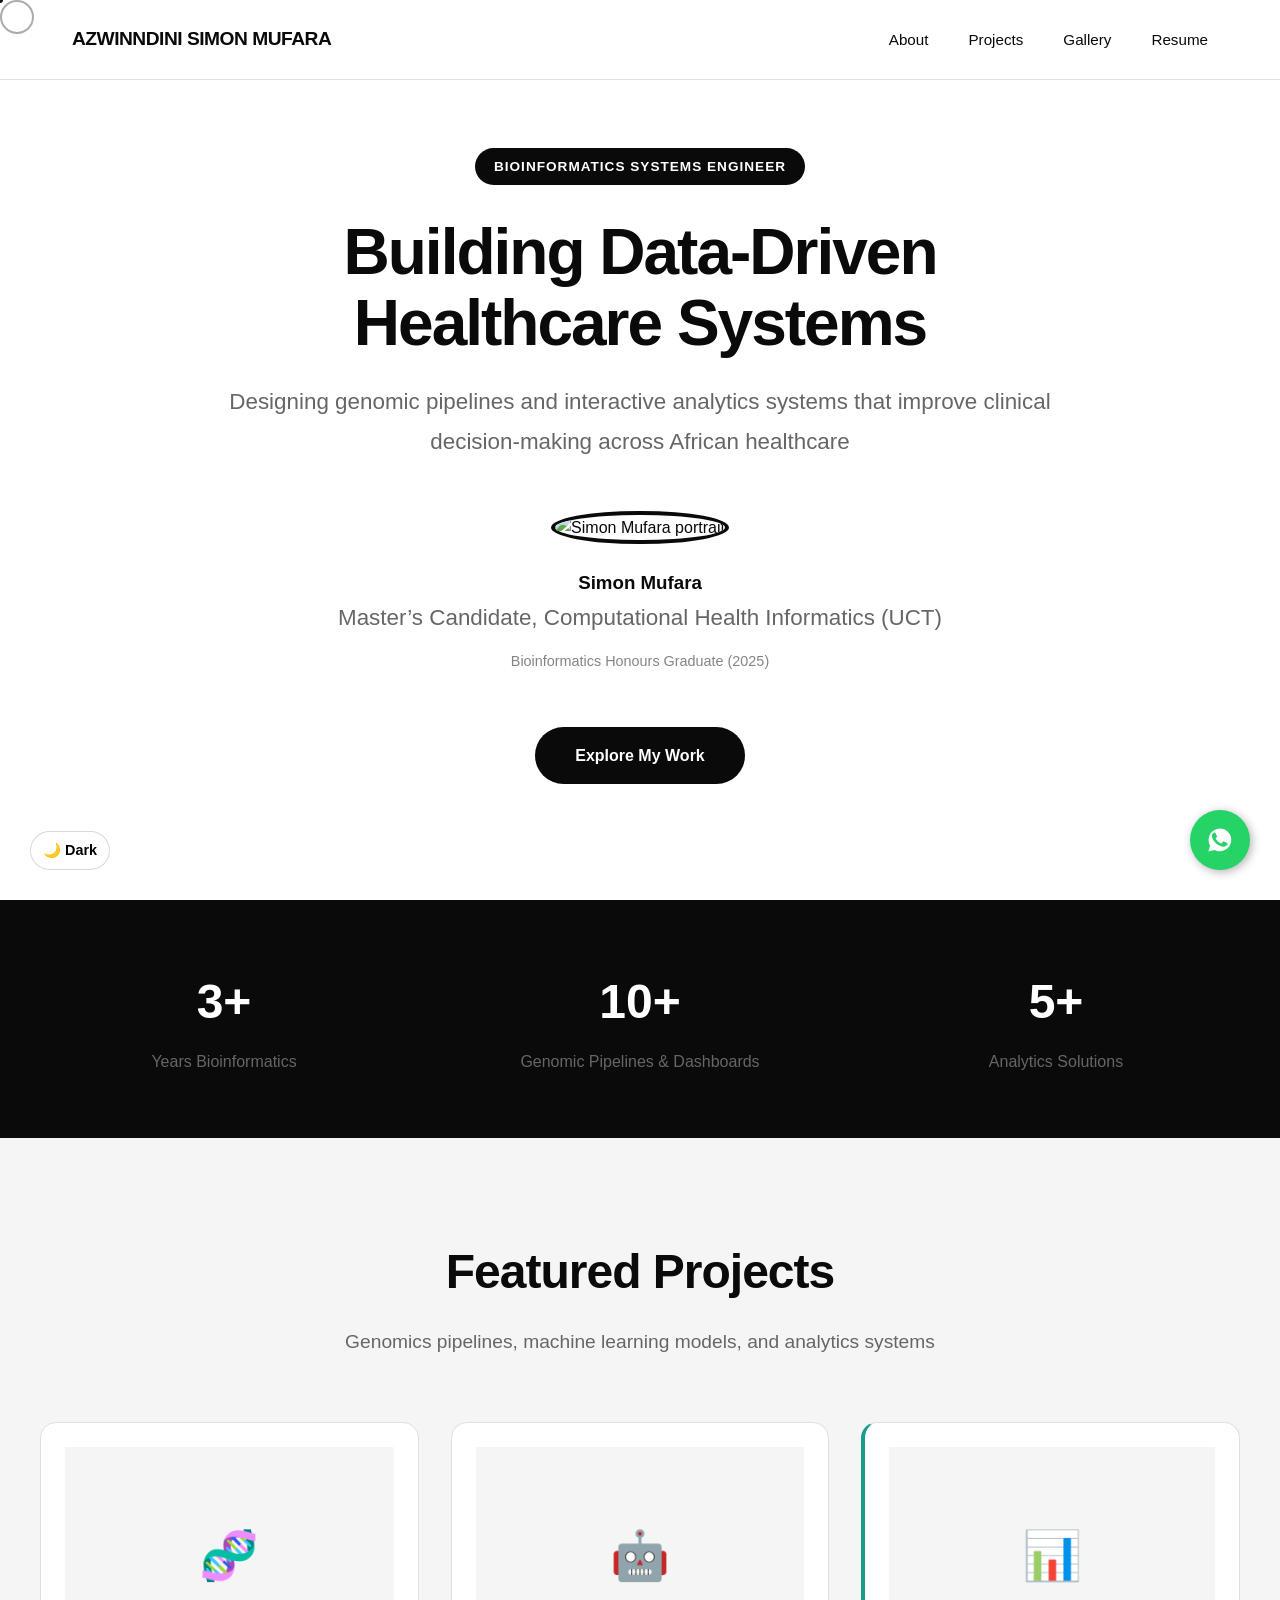
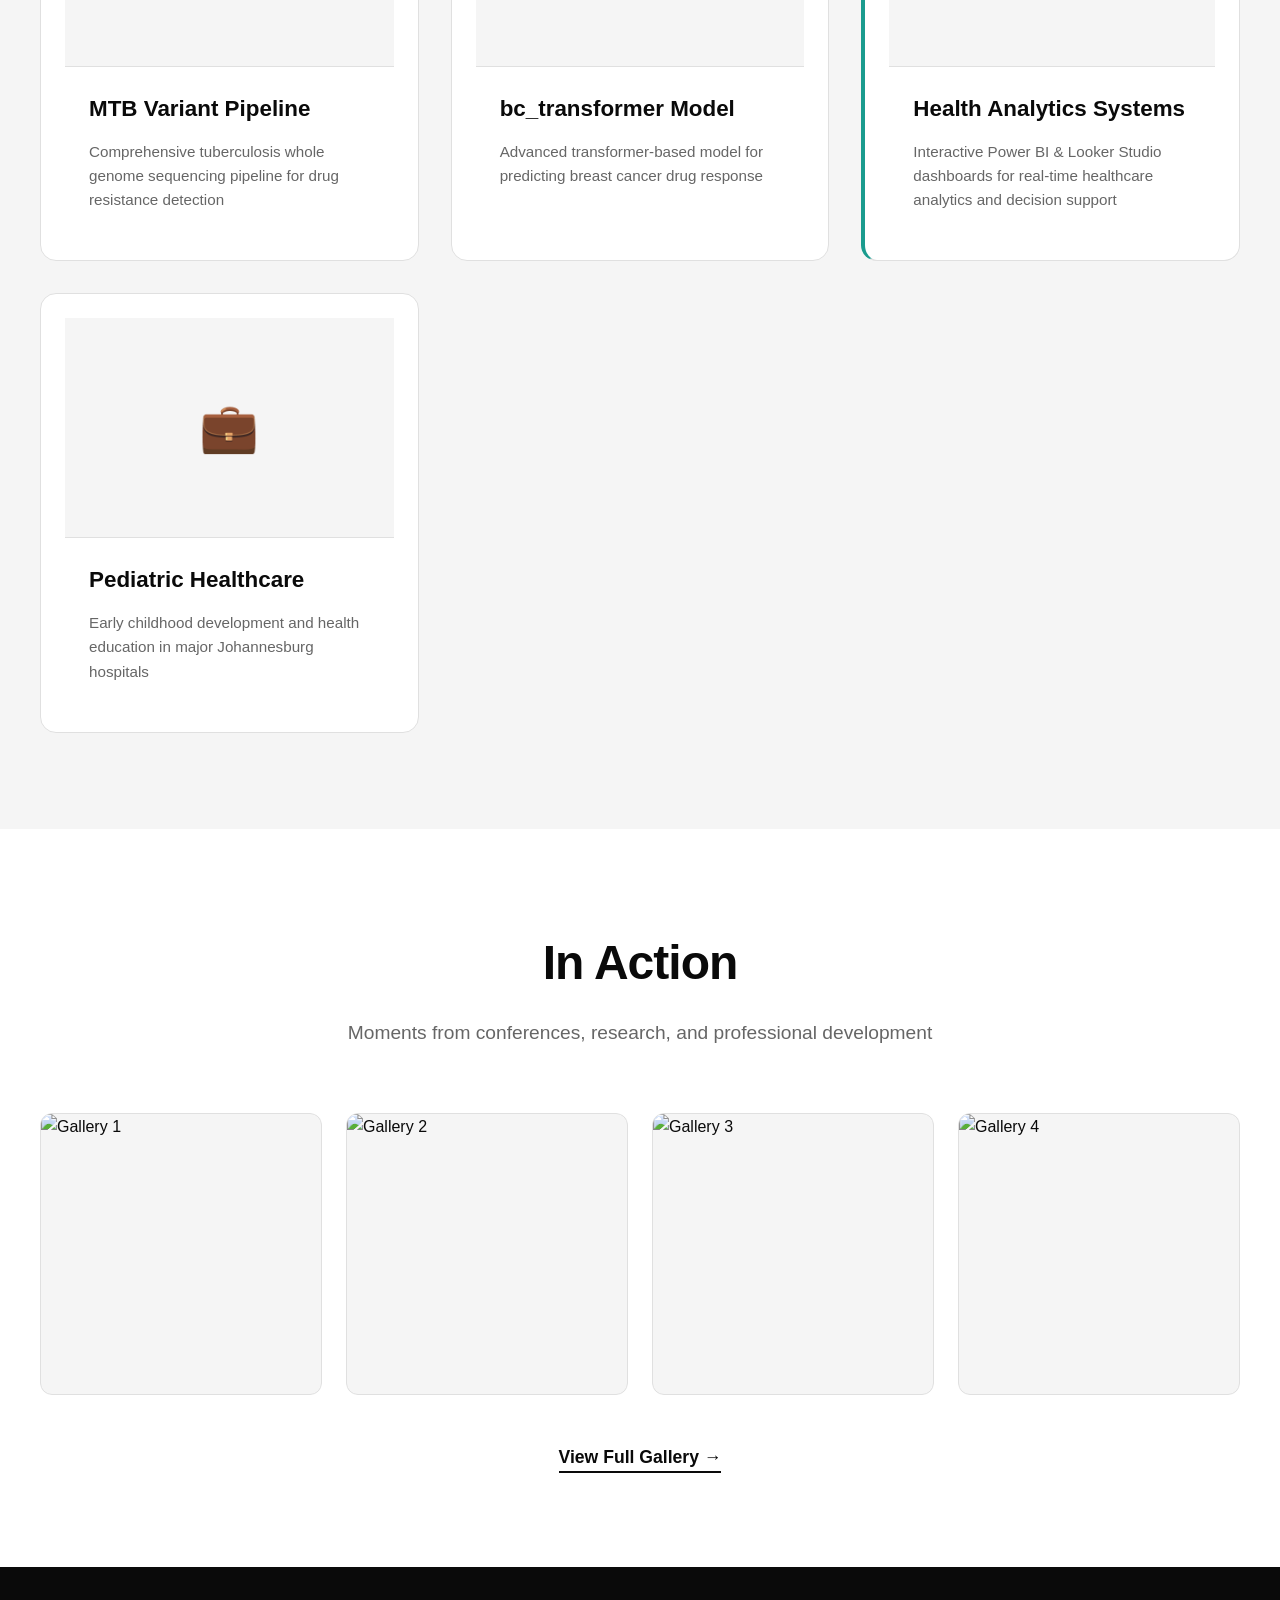
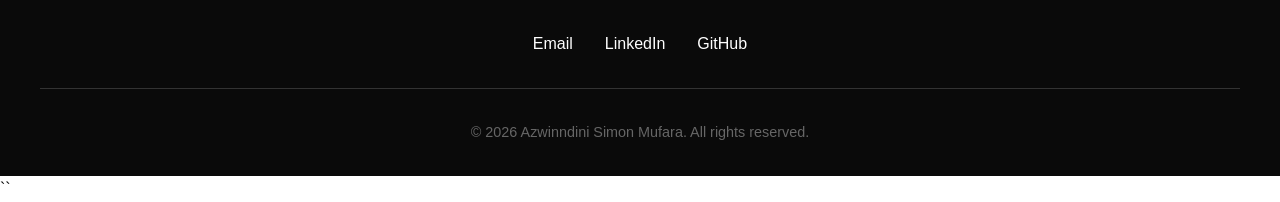
==== index.html @ e00a6a6b "Modernize portfolio: systems engineering & dashboard focus - Update hero messaging to emphasize "Bio" ====
<!DOCTYPE html>
<html lang="en">
<head>
  <meta charset="UTF-8" />
  <meta name="viewport" content="width=device-width, initial-scale=1.0"/>
  <title>Simon Mufara — Bioinformatics &amp; ML</title>

  <!-- Base/global styles (your existing site-wide rules) -->
  <link rel="stylesheet" href="css/style.css" />

  <!-- Page-specific styles for index (moved from old <style> block) -->
  <link rel="stylesheet" href="css/index.css" />

  <!-- UX layer (progress bar, cursor, reveal, theme toggle) -->
  <link rel="stylesheet" href="css/ux.css" />
</head>
<body>
  <!-- UX elements (immediately after <body>) -->
  <div class="scroll-progress"></div>
  <div class="cursor-dot"></div>
  <div class="cursor-ring"></div>
  <button class="theme-toggle" type="button" aria-label="Toggle theme">🌙 Dark</button>

  <!-- Navigation -->
  <nav>
    <div class="nav-container">
      <div class="logo">AZWINNDINI SIMON MUFARA</div>
      <ul class="nav-links">
        <li><a href="#about">About</a></li>
        <li><a href="#projects">Projects</a></li>
        <li><a href="gallery.html">Gallery</a></li>
        <li><a href="resume.html">Resume</a></li>
      </ul>
    </div>
  </nav>

  <!-- Hero Section -->
  <section class="hero">
    <div class="hero-content reveal">
      <div class="hero-tag">Bioinformatics Systems Engineer</div>
      <h1>Building Data-Driven Healthcare Systems</h1>
      <p>Designing genomic pipelines and interactive analytics systems that improve clinical decision-making across African healthcare</p>

      <div id="about" class="profile-section">
        <img src="assets/images/WhatsApp Image 2025-11-25 at 22.54.47.jpeg" alt="Simon Mufara portrait" class="profile-img" />
        <h3>Simon Mufara</h3>
        <p>
          Master’s Candidate, Computational Health Informatics (UCT) <br />
          <span style="font-size: 0.9rem; opacity: 0.8;">Bioinformatics Honours Graduate (2025)</span>
        </p>
      </div>

      <a href="#projects" class="cta-button">Explore My Work</a>
    </div>
  </section>

  <!-- Stats Section -->
  <section class="stats">
    <div class="stats-container reveal">
      <div class="stat-item">
        <h3>3+</h3>
        <p>Years Bioinformatics</p>
      </div>
      <div class="stat-item">
        <h3>10+</h3>
        <p>Genomic Pipelines & Dashboards</p>
      </div>
      <div class="stat-item">
        <h3>5+</h3>
        <p>Analytics Solutions</p>
      </div>
    </div>
  </section>

  <!-- Projects Section -->
  <section id="projects" class="projects">
    <div class="section-header reveal">
      <h2>Featured Projects</h2>
      <p>Genomics pipelines, machine learning models, and analytics systems</p>
    </div>

    <div class="projects-grid reveal">
      <div class="project-card" onclick="location.href='projects/variant.html'">
        <div class="project-img">🧬</div>
        <div class="project-content">
          <h3>MTB Variant Pipeline</h3>
          <p>Comprehensive tuberculosis whole genome sequencing pipeline for drug resistance detection</p>
        </div>
      </div>

      <div class="project-card" onclick="location.href='projects/transformer.html'">
        <div class="project-img">🤖</div>
        <div class="project-content">
          <h3>bc_transformer Model</h3>
          <p>Advanced transformer-based model for predicting breast cancer drug response</p>
        </div>
      </div>

      <div class="project-card featured" onclick="location.href='projects/equity.html'">
        <div class="project-img">📊</div>
        <div class="project-content">
          <h3>Health Analytics Systems</h3>
          <p>Interactive Power BI & Looker Studio dashboards for real-time healthcare analytics and decision support</p>
        </div>
      </div>

      <div class="project-card" onclick="location.href='projects/pediatric.html'">
        <div class="project-img">💼</div>
        <div class="project-content">
          <h3>Pediatric Healthcare</h3>
          <p>Early childhood development and health education in major Johannesburg hospitals</p>
        </div>
      </div>
    </div>
  </section>

  <!-- Gallery Preview -->
  <section class="gallery-preview">
    <div class="section-header reveal">
      <h2>In Action</h2>
      <p>Moments from conferences, research, and professional development</p>
    </div>

    <div class="gallery-grid reveal">
      <div class="gallery-item">
        <img src="assets/images/WhatsApp Image 2025-11-25 at 22.54.48 (1).jpeg" alt="Gallery 1" />
      </div>
      <div class="gallery-item">
        <img src="assets/images/WhatsApp Image 2025-11-25 at 22.54.48 (2).jpeg" alt="Gallery 2" />
      </div>
      <div class="gallery-item">
        <img src="assets/images/WhatsApp Image 2025-11-25 at 22.54.48 (3).jpeg" alt="Gallery 3" />
      </div>
      <div class="gallery-item">
        <img src="assets/images/WhatsApp Image 2025-11-25 at 22.54.48.jpeg" alt="Gallery 4" />
      </div>
    </div>

    <div class="view-all reveal">
      <a href="gallery.html">View Full Gallery →</a>
    </div>
  </section>

  <!-- Footer -->
  <footer>
    <div class="footer-content">
      <div class="social-links">
        <a href="mailto:your.email@example.com">Email</a>
        <a href="https://linkedin.com/in/yourprofile" target="_blank" rel="noopener noreferrer">LinkedIn</a>
        <a href="https://github.com/yourprofile" target="_blank" rel="noopener noreferrer">GitHub</a>
      </div>
      <div class="copyright">
        © 2026 Azwinndini Simon Mufara. All rights reserved.
      </div>
    </div>
  </footer>

  <!-- WhatsApp Floating Button -->
  <a href="https://wa.me/27620552382?text=Hi%20Simon,%20I%20found%20your%20portfolio%20and%20would%20like%20to%20connect!"
     class="whatsapp-float"
     target="_blank"
     rel="noopener noreferrer"
     aria-label="Chat on WhatsApp">
    <svg width="40" height="40" viewBox="0 0 40 40" fill="white" aria-hidden="true">
      <path d="M20.1 8.6c-6.3 0-11.5 5.1-11.5 11.5 0 2 .5 3.9 1.5 5.5l-1.6 5.9 6-1.6c1.6.9 3.4 1.4 5.3 1.4 6.3 0 11.5-5.1 11.5-11.5-.1-6.3-5.2-11.2-11.2-11.2zm6.6 16.5c-.3.8-1.5 1.5-2.5 1.7-.7.1-1.5.2-4.4-1-3.7-1.5-6.1-5.2-6.3-5.5-.2-.3-1.6-2.1-1.6-4s1-2.8 1.4-3.2c.3-.4.7-.5 1-.5.2 0 .5 0 .7.1.2.1.5.1.8.7.3.7 1 2.5 1.1 2.7.1.2.2.4.0.7-.1.3-.2.4-.4.6-.2.2-.4.5-.6.6-.2.2-.4.4-.2.8.2.4 1 1.6 2.1 2.6 1.5 1.3 2.7 1.7 3.1 1.9.4.2.6.1.8-.1.2-.2 1-1.2 1.3-1.6.3-.4.5-.3.9-.2.4.1 2.4 1.1 2.8 1.3.4.2.7.3.8.5.1.3.1 1.5-.2 2.3z"/>
    </svg>
  </a>

  <!-- UX script -->
  <script src="js/ux.js" defer></script>
</body>
</html>
``
---- css/style.css ----
/* Modern Professional Black & White Portfolio CSS */

* {
  margin: 0;
  padding: 0;
  box-sizing: border-box;
}

:root {
  --black: #0a0a0a;
  --white: #ffffff;
  --gray: #666666;
  --light-gray: #f5f5f5;
  --border: #e0e0e0;
  --accent: #1a9b8e;
}

body {
  font-family: -apple-system, BlinkMacSystemFont, 'Segoe UI', 'Roboto', 'Oxygen', 'Ubuntu', 'Cantarell', sans-serif;
  background: var(--white);
  color: var(--black);
  line-height: 1.6;
  overflow-x: hidden;
}

/* Navigation */
.main-nav {
  position: fixed;
  top: 0;
  width: 100%;
  background: rgba(255, 255, 255, 0.95);
  backdrop-filter: blur(10px);
  border-bottom: 1px solid var(--border);
  z-index: 1000;
  padding: 1.5rem 0;
}

.nav-container {
  max-width: 1200px;
  margin: 0 auto;
  padding: 0 2rem;
  display: flex;
  justify-content: space-between;
  align-items: center;
}

.logo {
  font-size: 1.2rem;
  font-weight: 700;
  letter-spacing: -0.5px;
}

.nav-links {
  display: flex;
  gap: 2rem;
  list-style: none;
}

.nav-links a {
  text-decoration: none;
  color: var(--black);
  font-weight: 500;
  font-size: 0.95rem;
  transition: opacity 0.3s, color 0.3s;
  padding-bottom: 2px;
}

.nav-links a:hover,
.nav-links a.active {
  color: var(--accent);
  border-bottom: 2px solid var(--accent);
}

/* Hero Section */
.hero {
  min-height: 100vh;
  display: flex;
  align-items: center;
  justify-content: center;
  text-align: center;
  padding: 6rem 2rem 4rem;
  background: var(--white);
}

.hero-content {
  max-width: 900px;
}

.hero-tag {
  display: inline-block;
  padding: 0.5rem 1.2rem;
  background: var(--black);
  color: var(--white);
  font-size: 0.85rem;
  font-weight: 600;
  letter-spacing: 1px;
  text-transform: uppercase;
  margin-bottom: 2rem;
  border-radius: 50px;
}

.hero h1 {
  font-size: clamp(2.5rem, 5vw, 4.5rem);
  font-weight: 800;
  line-height: 1.1;
  margin-bottom: 1.5rem;
  letter-spacing: -2px;
}

.hero p {
  font-size: clamp(1.1rem, 2vw, 1.4rem);
  color: var(--gray);
  margin-bottom: 3rem;
  line-height: 1.8;
}

.profile-section {
  margin: 3rem 0;
}

.profile-img {
  width: 150px;
  height: 150px;
  border-radius: 50%;
  object-fit: cover;
  border: 4px solid var(--black);
  margin-bottom: 1.5rem;
}

.cta-button {
  display: inline-block;
  padding: 1rem 2.5rem;
  background: var(--black);
  color: var(--white);
  text-decoration: none;
  font-weight: 600;
  font-size: 1rem;
  border-radius: 50px;
  transition: transform 0.3s, box-shadow 0.3s, background-color 0.3s;
}

.cta-button:hover {
  transform: translateY(-2px);
  box-shadow: 0 10px 30px rgba(0,0,0,0.2);
  background-color: var(--accent);
}

/* Stats Section */
.stats {
  background: var(--black);
  color: var(--white);
  padding: 4rem 2rem;
}

.stats-container {
  max-width: 1200px;
  margin: 0 auto;
  display: grid;
  grid-template-columns: repeat(auto-fit, minmax(200px, 1fr));
  gap: 3rem;
  text-align: center;
}

.stat-item h3 {
  font-size: 3rem;
  font-weight: 800;
  margin-bottom: 0.5rem;
}

.stat-item p {
  font-size: 1rem;
  color: var(--gray);
  font-weight: 500;
}

/* Page Container */
.page-container {
  max-width: 1200px;
  margin: 0 auto;
  padding: 8rem 2rem 4rem;
}

/* Section Headers */
.section-header {
  max-width: 1200px;
  margin: 0 auto 4rem;
  text-align: center;
}

.section-header h2 {
  font-size: clamp(2rem, 4vw, 3rem);
  font-weight: 800;
  margin-bottom: 1rem;
  letter-spacing: -1px;
}

.section-header p {
  font-size: 1.2rem;
  color: var(--gray);
}

/* Projects Section */
.projects {
  padding: 6rem 2rem;
  background: var(--light-gray);
}

.projects-grid {
  max-width: 1200px;
  margin: 0 auto;
  display: grid;
  grid-template-columns: repeat(auto-fit, minmax(300px, 1fr));
  gap: 2rem;
}

.project-card {
  background: var(--white);
  border: 1px solid var(--border);
  border-radius: 16px;
  overflow: hidden;
  transition: transform 0.3s, box-shadow 0.3s, border-color 0.3s;
  cursor: pointer;
  padding: 1.5rem;
}

.project-card:hover {
  transform: translateY(-8px);
  box-shadow: 0 20px 40px rgba(0,0,0,0.1);
}

.project-card.featured {
  border-left: 4px solid var(--accent);
}

.project-card.featured:hover {
  border-left-color: var(--accent);
  box-shadow: 0 20px 40px rgba(26, 155, 142, 0.15);
}

.project-card.card {
  background: var(--white);
}

.project-card img {
  width: 100%;
  border-radius: 12px;
  margin-bottom: 1rem;
}

.project-card h4 {
  font-size: 1.3rem;
  font-weight: 700;
  margin-bottom: 0.8rem;
  line-height: 1.3;
}

.project-card .muted {
  color: var(--gray);
  font-size: 0.95rem;
  line-height: 1.6;
}

.project-img {
  width: 100%;
  height: 220px;
  background: var(--light-gray);
  display: flex;
  align-items: center;
  justify-content: center;
  font-size: 3rem;
  border-bottom: 1px solid var(--border);
}

.project-content {
  padding: 1.5rem;
}

.project-content h3 {
  font-size: 1.4rem;
  font-weight: 700;
  margin-bottom: 0.8rem;
}

.project-content p {
  color: var(--gray);
  font-size: 0.95rem;
  line-height: 1.6;
}

/* Reveal animation for JS */
.reveal {
  opacity: 0;
  transform: translateY(20px);
  transition: opacity 0.5s, transform 0.5s;
}

.reveal.revealed {
  opacity: 1;
  transform: translateY(0);
}

/* Gallery */
.gallery-preview {
  padding: 6rem 2rem;
  background: var(--white);
}

.gallery-grid {
  max-width: 1200px;
  margin: 3rem auto;
  display: grid;
  grid-template-columns: repeat(auto-fit, minmax(250px, 1fr));
  gap: 1.5rem;
}

.gallery-grid img {
  width: 100%;
  height: 250px;
  object-fit: cover;
  border-radius: 12px;
  cursor: pointer;
  transition: transform 0.5s, box-shadow 0.3s;
  border: 1px solid var(--border);
}

.gallery-grid img:hover {
  transform: scale(1.05);
  box-shadow: 0 10px 30px rgba(0,0,0,0.2);
}

.gallery-item {
  aspect-ratio: 1;
  background: var(--light-gray);
  border-radius: 12px;
  overflow: hidden;
  cursor: pointer;
}

.gallery-item img {
  width: 100%;
  height: 100%;
  object-fit: cover;
  transition: transform 0.5s;
}

.gallery-item:hover img {
  transform: scale(1.1);
}

.view-all {
  text-align: center;
  margin-top: 3rem;
}

.view-all a {
  color: var(--black);
  text-decoration: none;
  font-weight: 600;
  font-size: 1.1rem;
  border-bottom: 2px solid var(--black);
  padding-bottom: 4px;
  transition: opacity 0.3s;
}

.view-all a:hover {
  opacity: 0.6;
}

/* About Page */
.about-section {
  max-width: 900px;
  margin: 0 auto;
}

.about-hero {
  text-align: center;
  margin-bottom: 4rem;
}

.about-hero img {
  width: 200px;
  height: 200px;
  border-radius: 50%;
  object-fit: cover;
  border: 5px solid var(--black);
  margin-bottom: 2rem;
}

.about-content h2 {
  font-size: 2rem;
  font-weight: 700;
  margin: 2rem 0 1rem;
}

.about-content h3 {
  font-size: 1.5rem;
  font-weight: 600;
  margin: 2rem 0 1rem;
}

.about-content ul {
  list-style: none;
  padding-left: 0;
}

.about-content ul li {
  padding: 0.8rem 0;
  border-bottom: 1px solid var(--border);
  color: var(--gray);
}

.about-content ul li:last-child {
  border-bottom: none;
}

/* Resume Page */
.resume-actions {
  display: flex;
  gap: 1rem;
  margin-bottom: 3rem;
  flex-wrap: wrap;
}

.btn {
  display: inline-block;
  padding: 0.8rem 1.5rem;
  background: var(--black);
  color: var(--white);
  text-decoration: none;
  font-weight: 600;
  border-radius: 50px;
  transition: transform 0.3s;
}

.btn:hover {
  transform: translateY(-2px);
}

.btn-outline {
  background: transparent;
  color: var(--black);
  border: 2px solid var(--black);
}

.resume-text {
  background: var(--light-gray);
  padding: 2rem;
  border-radius: 12px;
  border: 1px solid var(--border);
  max-height: 600px;
  overflow-y: auto;
}

.resume-text pre {
  white-space: pre-wrap;
  font-family: 'Courier New', monospace;
  font-size: 0.9rem;
  line-height: 1.8;
  color: var(--black);
}

/* Certificates Page */
.certificates-grid {
  display: grid;
  grid-template-columns: repeat(auto-fit, minmax(300px, 1fr));
  gap: 2rem;
  margin-top: 3rem;
}

.certificate-card {
  background: var(--white);
  border: 1px solid var(--border);
  border-radius: 12px;
  padding: 2rem;
  transition: transform 0.3s, box-shadow 0.3s;
}

.certificate-card:hover {
  transform: translateY(-4px);
  box-shadow: 0 10px 30px rgba(0,0,0,0.1);
}

.certificate-card h3 {
  font-size: 1.2rem;
  font-weight: 700;
  margin-bottom: 0.5rem;
}

.certificate-card .date {
  color: var(--gray);
  font-size: 0.9rem;
  margin-bottom: 0.5rem;
}

.certificate-card .issuer {
  color: var(--black);
  font-weight: 500;
  font-size: 0.95rem;
}

/* Footer */
.footer {
  background: var(--black);
  color: var(--white);
  padding: 4rem 2rem 2rem;
  text-align: center;
}

.footer-content {
  max-width: 1200px;
  margin: 0 auto;
}

.social-links {
  display: flex;
  justify-content: center;
  gap: 2rem;
  margin-bottom: 2rem;
}

.social-links a {
  color: var(--white);
  text-decoration: none;
  font-weight: 500;
  transition: opacity 0.3s;
}

.social-links a:hover {
  opacity: 0.6;
}

.copyright {
  color: var(--gray);
  font-size: 0.9rem;
  padding-top: 2rem;
  border-top: 1px solid #333;
}

/* MOBILE RESPONSIVE STYLES */
@media (max-width: 768px) {
  /* Navigation */
  .main-nav {
    padding: 1rem 0;
  }

  .nav-container {
    flex-direction: column;
    gap: 1rem;
    padding: 0 1rem;
  }

  .logo {
    font-size: 1rem;
  }

  .nav-links {
    gap: 0.8rem;
    flex-wrap: wrap;
    justify-content: center;
  }

  .nav-links a {
    font-size: 0.8rem;
  }

  /* Hero Section */
  .hero {
    padding: 5rem 1rem 3rem;
    min-height: auto;
  }

  .hero h1 {
    font-size: 2rem;
    letter-spacing: -1px;
  }

  .hero p {
    font-size: 1rem;
    margin-bottom: 2rem;
  }

  .hero-tag {
    font-size: 0.75rem;
    padding: 0.4rem 1rem;
    margin-bottom: 1.5rem;
  }

  .profile-img {
    width: 120px;
    height: 120px;
    border: 3px solid var(--black);
  }

  .profile-section {
    margin: 2rem 0;
  }

  .cta-button {
    padding: 0.8rem 2rem;
    font-size: 0.9rem;
  }

  /* Stats Section */
  .stats {
    padding: 3rem 1rem;
  }

  .stats-container {
    gap: 2rem;
    grid-template-columns: 1fr;
  }

  .stat-item h3 {
    font-size: 2.5rem;
  }

  /* Projects Section */
  .projects {
    padding: 4rem 1rem;
  }

  .section-header {
    margin-bottom: 2rem;
  }

  .section-header h2 {
    font-size: 1.8rem;
  }

  .section-header p {
    font-size: 1rem;
  }

  .projects-grid {
    grid-template-columns: 1fr;
    gap: 1.5rem;
    padding: 0;
  }

  .project-card {
    border-radius: 12px;
    padding: 1rem;
  }

  .project-card h3,
  .project-card h4 {
    font-size: 1.1rem;
  }

  .project-img {
    height: 180px;
    font-size: 2.5rem;
  }

  .project-content {
    padding: 1rem;
  }

  .project-content p {
    font-size: 0.9rem;
  }

  /* Gallery */
  .gallery-preview {
    padding: 4rem 1rem;
  }

  .gallery-grid {
    grid-template-columns: repeat(2, 1fr);
    gap: 1rem;
    margin: 2rem auto;
  }

  .gallery-grid img {
    height: 150px;
    border-radius: 8px;
  }

  .gallery-item {
    border-radius: 8px;
  }

  /* About Page */
  .about-section {
    padding: 0 1rem;
  }

  .about-hero {
    margin-bottom: 2rem;
  }

  .about-hero img {
    width: 150px;
    height: 150px;
    border: 4px solid var(--black);
    margin-bottom: 1.5rem;
  }

  .about-content h2 {
    font-size: 1.5rem;
  }

  .about-content h3 {
    font-size: 1.2rem;
  }

  .about-content p {
    font-size: 0.95rem;
  }

  /* Resume Page */
  .resume-actions {
    flex-direction: column;
    gap: 0.8rem;
  }

  .btn {
    width: 100%;
    text-align: center;
  }

  .resume-text {
    padding: 1rem;
    max-height: 400px;
  }

  .resume-text pre {
    font-size: 0.8rem;
  }

  /* Certificates */
  .certificates-grid {
    grid-template-columns: 1fr;
    gap: 1.5rem;
  }

  .certificate-card {
    padding: 1.5rem;
  }

  /* Project Detail Pages */
  .project-detail-page {
    padding: 6rem 1rem 2rem;
  }

  .project-hero {
    margin-bottom: 2rem;
  }

  .project-icon {
    font-size: 3.5rem;
  }

  .project-detail-page h1 {
    font-size: 1.8rem;
  }

  .project-detail-page .subtitle {
    font-size: 1rem;
  }

  .project-detail-page h2 {
    font-size: 1.5rem;
    margin: 2rem 0 0.8rem;
  }

  .project-detail-page h3 {
    font-size: 1.2rem;
    margin: 1.5rem 0 0.8rem;
  }

  .project-detail-page p {
    font-size: 0.95rem;
  }

  .highlight-box {
    padding: 1.5rem;
  }

  .tech-stack {
    gap: 0.4rem;
  }

  .tech-tag {
    font-size: 0.75rem;
    padding: 0.4rem 0.8rem;
  }

  .back-link {
    padding: 0.6rem 1.2rem;
    font-size: 0.9rem;
    margin-bottom: 1.5rem;
  }

  /* Footer */
  .footer {
    padding: 3rem 1rem 1.5rem;
  }

  .social-links {
    flex-direction: column;
    gap: 1rem;
  }

  .copyright {
    font-size: 0.8rem;
    padding-top: 1.5rem;
  }

  /* Page Container */
  .page-container {
    padding: 6rem 1rem 2rem;
  }

  /* View All Link */
  .view-all {
    margin-top: 2rem;
  }

  .view-all a {
    font-size: 1rem;
  }
}

/* Extra Small Devices (phones in portrait) */
@media (max-width: 480px) {
  .nav-links {
    gap: 0.5rem;
  }

  .nav-links a {
    font-size: 0.75rem;
  }

  .hero h1 {
    font-size: 1.8rem;
  }

  .stat-item h3 {
    font-size: 2rem;
  }

  .section-header h2 {
    font-size: 1.5rem;
  }

  .gallery-grid {
    grid-template-columns: 1fr;
  }

  .project-detail-page h1 {
    font-size: 1.5rem;
  }

  .project-card h3,
  .project-card h4 {
    font-size: 1rem;
  }

  .project-content p,
  .project-card .muted {
    font-size: 0.85rem;
  }
}
---- css/index.css ----
/* =========================
   Home Page Styles (index)
   Moved from the original inline <style> block
   ========================= */

* {
  margin: 0;
  padding: 0;
  box-sizing: border-box;
}

:root {
  --black: #0a0a0a;
  --white: #ffffff;
  --gray: #666666;
  --light-gray: #f5f5f5;
  --border: #e0e0e0;
  --accent: #1a9b8e;
}

body {
  font-family: -apple-system, BlinkMacSystemFont, 'Segoe UI', 'Roboto', 'Oxygen', 'Ubuntu', 'Cantarell', sans-serif;
  background: var(--white);
  color: var(--black);
  line-height: 1.6;
  overflow-x: hidden;
}

/* Navigation */
nav {
  position: fixed;
  top: 0;
  width: 100%;
  background: rgba(255, 255, 255, 0.95);
  backdrop-filter: blur(10px);
  border-bottom: 1px solid var(--border);
  z-index: 1000;
  padding: 1.5rem 0;
}

.nav-container {
  max-width: 1200px;
  margin: 0 auto;
  padding: 0 2rem;
  display: flex;
  justify-content: space-between;
  align-items: center;
}

.logo {
  font-size: 1.2rem;
  font-weight: 700;
  letter-spacing: -0.5px;
}

.nav-links {
  display: flex;
  gap: 2.5rem;
  list-style: none;
}

.nav-links a {
  text-decoration: none;
  color: var(--black);
  font-weight: 500;
  font-size: 0.95rem;
  transition: opacity 0.3s;
}

.nav-links a:hover {
  opacity: 0.6;
}

/* Hero Section */
.hero {
  min-height: 100vh;
  display: flex;
  align-items: center;
  justify-content: center;
  text-align: center;
  padding: 6rem 2rem 4rem;
  background: var(--white);
}

.hero-content {
  max-width: 900px;
}

.hero-tag {
  display: inline-block;
  padding: 0.5rem 1.2rem;
  background: var(--black);
  color: var(--white);
  font-size: 0.85rem;
  font-weight: 600;
  letter-spacing: 1px;
  text-transform: uppercase;
  margin-bottom: 2rem;
  border-radius: 50px;
}

.hero h1 {
  font-size: clamp(2.5rem, 5vw, 4.5rem);
  font-weight: 800;
  line-height: 1.1;
  margin-bottom: 1.5rem;
  letter-spacing: -2px;
}

.hero p {
  font-size: clamp(1.1rem, 2vw, 1.4rem);
  color: var(--gray);
  margin-bottom: 3rem;
  line-height: 1.8;
}

.profile-section {
  margin: 3rem 0;
}

.profile-img {
  width: 150px;
  height: 150px;
  border-radius: 50%;
  object-fit: cover;
  border: 4px solid var(--black);
  margin-bottom: 1.5rem;
}

.cta-button {
  display: inline-block;
  padding: 1rem 2.5rem;
  background: var(--black);
  color: var(--white);
  text-decoration: none;
  font-weight: 600;
  font-size: 1rem;
  border-radius: 50px;
  transition: transform 0.3s, box-shadow 0.3s;
}

.cta-button:hover {
  transform: translateY(-2px);
  box-shadow: 0 10px 30px rgba(0,0,0,0.2);
}

/* Stats Section */
.stats {
  background: var(--black);
  color: var(--white);
  padding: 4rem 2rem;
}

.stats-container {
  max-width: 1200px;
  margin: 0 auto;
  display: grid;
  grid-template-columns: repeat(auto-fit, minmax(200px, 1fr));
  gap: 3rem;
  text-align: center;
}

.stat-item h3 {
  font-size: 3rem;
  font-weight: 800;
  margin-bottom: 0.5rem;
}

.stat-item p {
  font-size: 1rem;
  color: var(--gray);
  font-weight: 500;
}

/* Projects Section */
.projects {
  padding: 6rem 2rem;
  background: var(--light-gray);
}

.section-header {
  max-width: 1200px;
  margin: 0 auto 4rem;
  text-align: center;
}

.section-header h2 {
  font-size: clamp(2rem, 4vw, 3rem);
  font-weight: 800;
  margin-bottom: 1rem;
  letter-spacing: -1px;
}

.section-header p {
  font-size: 1.2rem;
  color: var(--gray);
}

.projects-grid {
  max-width: 1200px;
  margin: 0 auto;
  display: grid;
  grid-template-columns: repeat(auto-fit, minmax(300px, 1fr));
  gap: 2rem;
}

.project-card {
  background: var(--white);
  border: 1px solid var(--border);
  border-radius: 16px;
  overflow: hidden;
  transition: transform 0.3s, box-shadow 0.3s;
  cursor: pointer;
}

.project-card:hover {
  transform: translateY(-8px);
  box-shadow: 0 20px 40px rgba(0,0,0,0.1);
}

.project-img {
  width: 100%;
  height: 220px;
  background: var(--light-gray);
  display: flex;
  align-items: center;
  justify-content: center;
  font-size: 3rem;
  border-bottom: 1px solid var(--border);
}

.project-content {
  padding: 1.5rem;
}

.project-content h3 {
  font-size: 1.4rem;
  font-weight: 700;
  margin-bottom: 0.8rem;
}

.project-content p {
  color: var(--gray);
  font-size: 0.95rem;
  line-height: 1.6;
}

/* Gallery Preview */
.gallery-preview {
  padding: 6rem 2rem;
  background: var(--white);
}

.gallery-grid {
  max-width: 1200px;
  margin: 3rem auto;
  display: grid;
  grid-template-columns: repeat(auto-fit, minmax(250px, 1fr));
  gap: 1.5rem;
}

.gallery-item {
  aspect-ratio: 1;
  background: var(--light-gray);
  border-radius: 12px;
  overflow: hidden;
}

.gallery-item img {
  width: 100%;
  height: 100%;
  object-fit: cover;
  transition: transform 0.5s;
  display: block;
}

.gallery-item:hover img {
  transform: scale(1.1);
}

.view-all {
  text-align: center;
  margin-top: 3rem;
}

.view-all a {
  color: var(--black);
  text-decoration: none;
  font-weight: 600;
  font-size: 1.1rem;
  border-bottom: 2px solid var(--black);
  padding-bottom: 4px;
  transition: opacity 0.3s;
}

.view-all a:hover {
  opacity: 0.6;
}

/* Footer */
footer {
  background: var(--black);
  color: var(--white);
  padding: 4rem 2rem 2rem;
  text-align: center;
}

.footer-content {
  max-width: 1200px;
  margin: 0 auto;
}

.social-links {
  display: flex;
  justify-content: center;
  gap: 2rem;
  margin-bottom: 2rem;
}

.social-links a {
  color: var(--white);
  text-decoration: none;
  font-weight: 500;
  transition: opacity 0.3s;
}

.social-links a:hover {
  opacity: 0.6;
}

.copyright {
  color: var(--gray);
  font-size: 0.9rem;
  padding-top: 2rem;
  border-top: 1px solid #333;
}

/* WhatsApp Floating Button Styles */
.whatsapp-float {
  position: fixed;
  width: 60px;
  height: 60px;
  bottom: 30px;
  right: 30px;
  background-color: #25d366;
  color: #FFF;
  border-radius: 50px;
  text-align: center;
  box-shadow: 2px 2px 10px rgba(0, 0, 0, 0.3);
  z-index: 999;
  display: flex;
  align-items: center;
  justify-content: center;
  transition: all 0.3s ease;
  animation: pulse 2s infinite;
}

.whatsapp-float:hover {
  background-color: #128C7E;
  transform: scale(1.1);
  box-shadow: 2px 2px 20px rgba(0, 0, 0, 0.4);
}

/* Pulse animation to grab attention */
@keyframes pulse {
  0% { box-shadow: 0 0 0 0 rgba(37, 211, 102, 0.7); }
  70% { box-shadow: 0 0 0 15px rgba(37, 211, 102, 0); }
  100% { box-shadow: 0 0 0 0 rgba(37, 211, 102, 0); }
}

/* Responsive */
@media (max-width: 768px) {
  .nav-links { gap: 1.5rem; }
  .nav-links a { font-size: 0.9rem; }
  .stats-container { gap: 2rem; }
  .projects-grid { grid-template-columns: 1fr; }

  .whatsapp-float {
    width: 50px;
    height: 50px;
    bottom: 20px;
    right: 20px;
  }
  .whatsapp-float svg {
    width: 30px;
    height: 30px;
  }
}
---- css/ux.css ----
/* =========================
   UX Layer (site-wide)
   ========================= */

/* Smooth scrolling */
html { scroll-behavior: smooth; }

/* Scroll progress bar */
.scroll-progress {
  position: fixed;
  top: 0;
  left: 0;
  height: 3px;
  width: 0%;
  background: #111;
  z-index: 99999;
}

/* Custom cursor */
@media (pointer: fine) {
  body { cursor: none; }

  .cursor-dot,
  .cursor-ring {
    position: fixed;
    top: 0; left: 0;
    pointer-events: none;
    z-index: 99998;
    transform: translate(-50%, -50%);
    will-change: transform;
  }

  .cursor-dot {
    width: 6px;
    height: 6px;
    border-radius: 999px;
    background: #111;
  }

  .cursor-ring {
    width: 34px;
    height: 34px;
    border-radius: 999px;
    border: 2px solid rgba(17, 17, 17, 0.35);
    transition: width .15s ease, height .15s ease, border-color .15s ease, transform .06s linear;
  }

  /* Hover state */
  body.cursor-hover .cursor-ring {
    width: 48px;
    height: 48px;
    border-color: rgba(17, 17, 17, 0.55);
  }
}

/* Reveal animations */
.reveal {
  opacity: 0;
  transform: translateY(14px);
  transition: opacity 600ms ease, transform 600ms ease;
}

.reveal.is-visible {
  opacity: 1;
  transform: translateY(0);
}

/* Reduce motion support */
@media (prefers-reduced-motion: reduce) {
  html { scroll-behavior: auto; }
  .reveal { transition: none; transform: none; opacity: 1; }
  .scroll-progress { display: none; }
  .cursor-dot, .cursor-ring { display: none !important; }
}

/* Dark mode (optional toggle) */
:root[data-theme="dark"] {
  color-scheme: dark;
}

:root[data-theme="dark"] body {
  background: #0b0b0b;
  color: #f3f3f3;
}

:root[data-theme="dark"] .scroll-progress {
  background: #f3f3f3;
}

/* Small floating toggle button */
.theme-toggle {
  position: fixed;
  bottom: 30px;
  left: 30px;
  z-index: 99997;
  border: 1px solid rgba(0,0,0,0.15);
  background: rgba(255,255,255,0.85);
  backdrop-filter: blur(8px);
  padding: 10px 12px;
  border-radius: 999px;
  font-weight: 600;
  font-size: 0.9rem;
}

:root[data-theme="dark"] .theme-toggle {
  background: rgba(20,20,20,0.75);
  border-color: rgba(255,255,255,0.15);
  color: #f3f3f3;
}
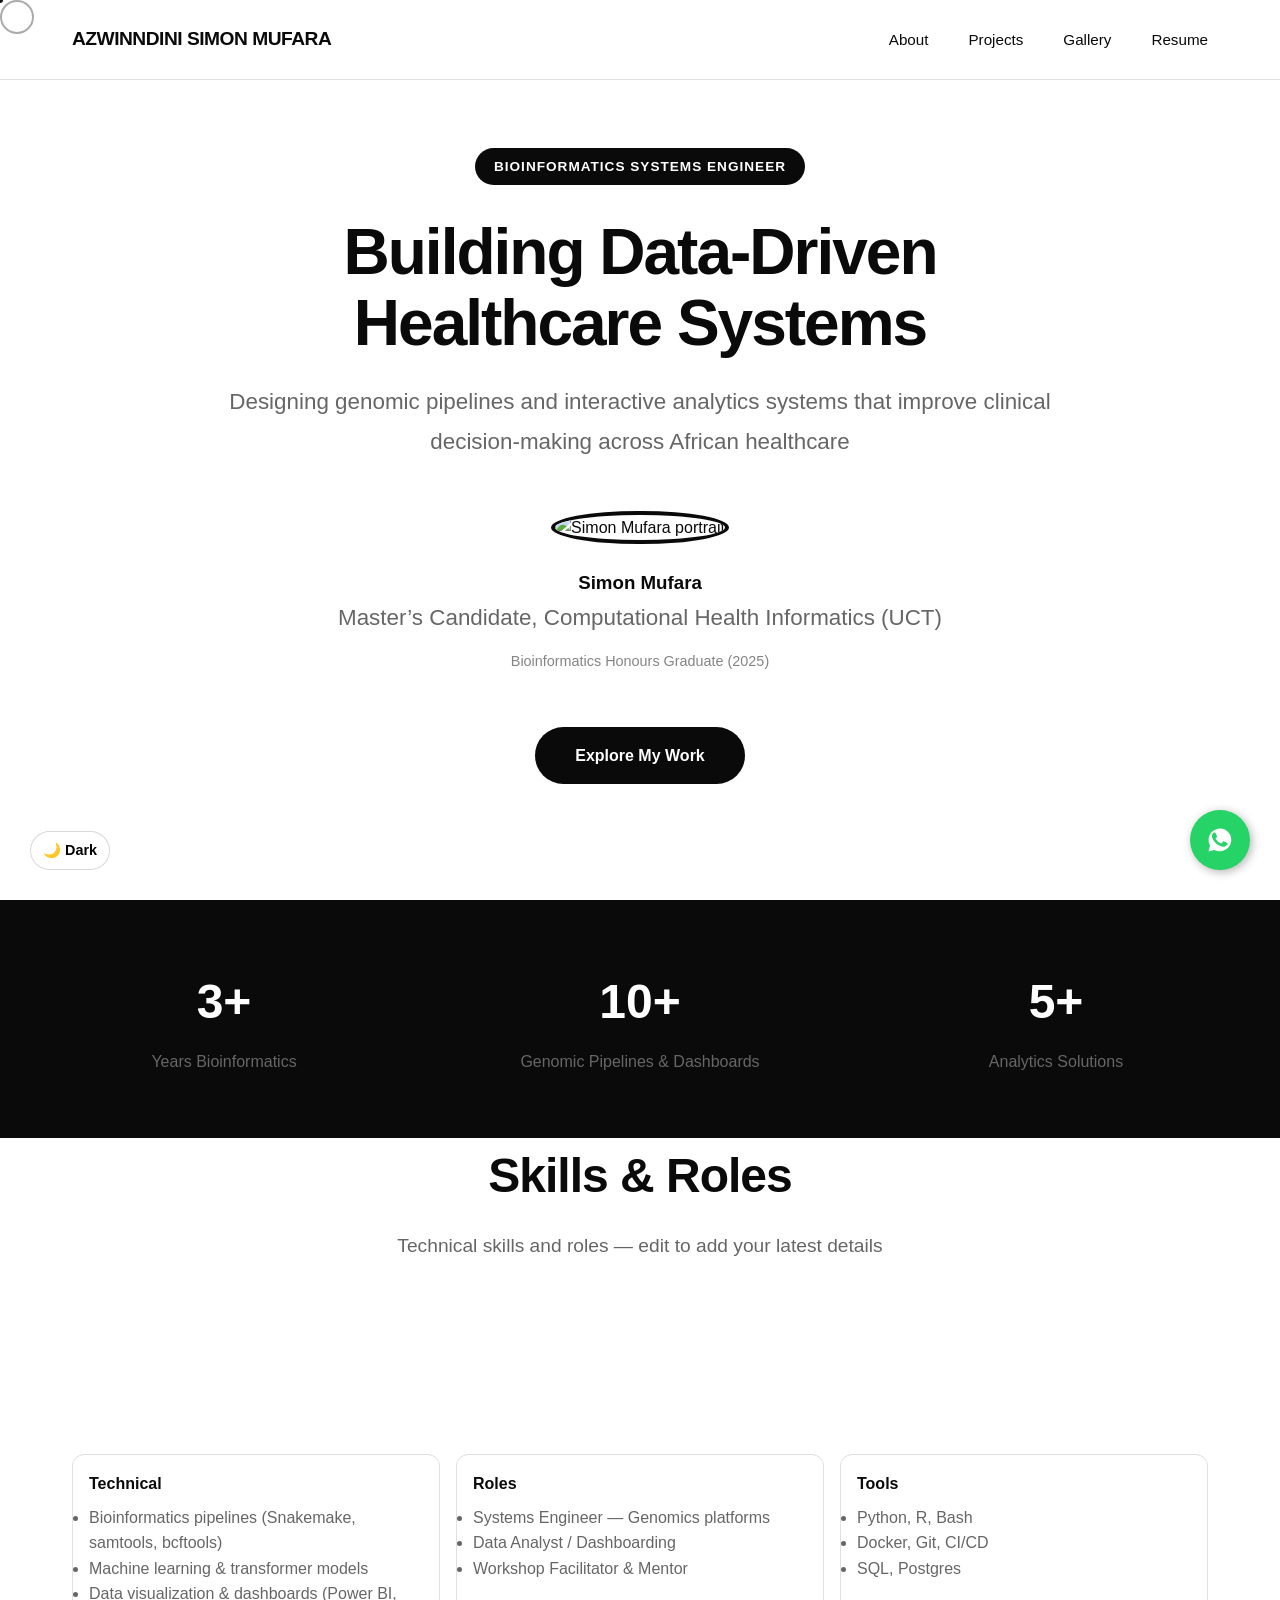
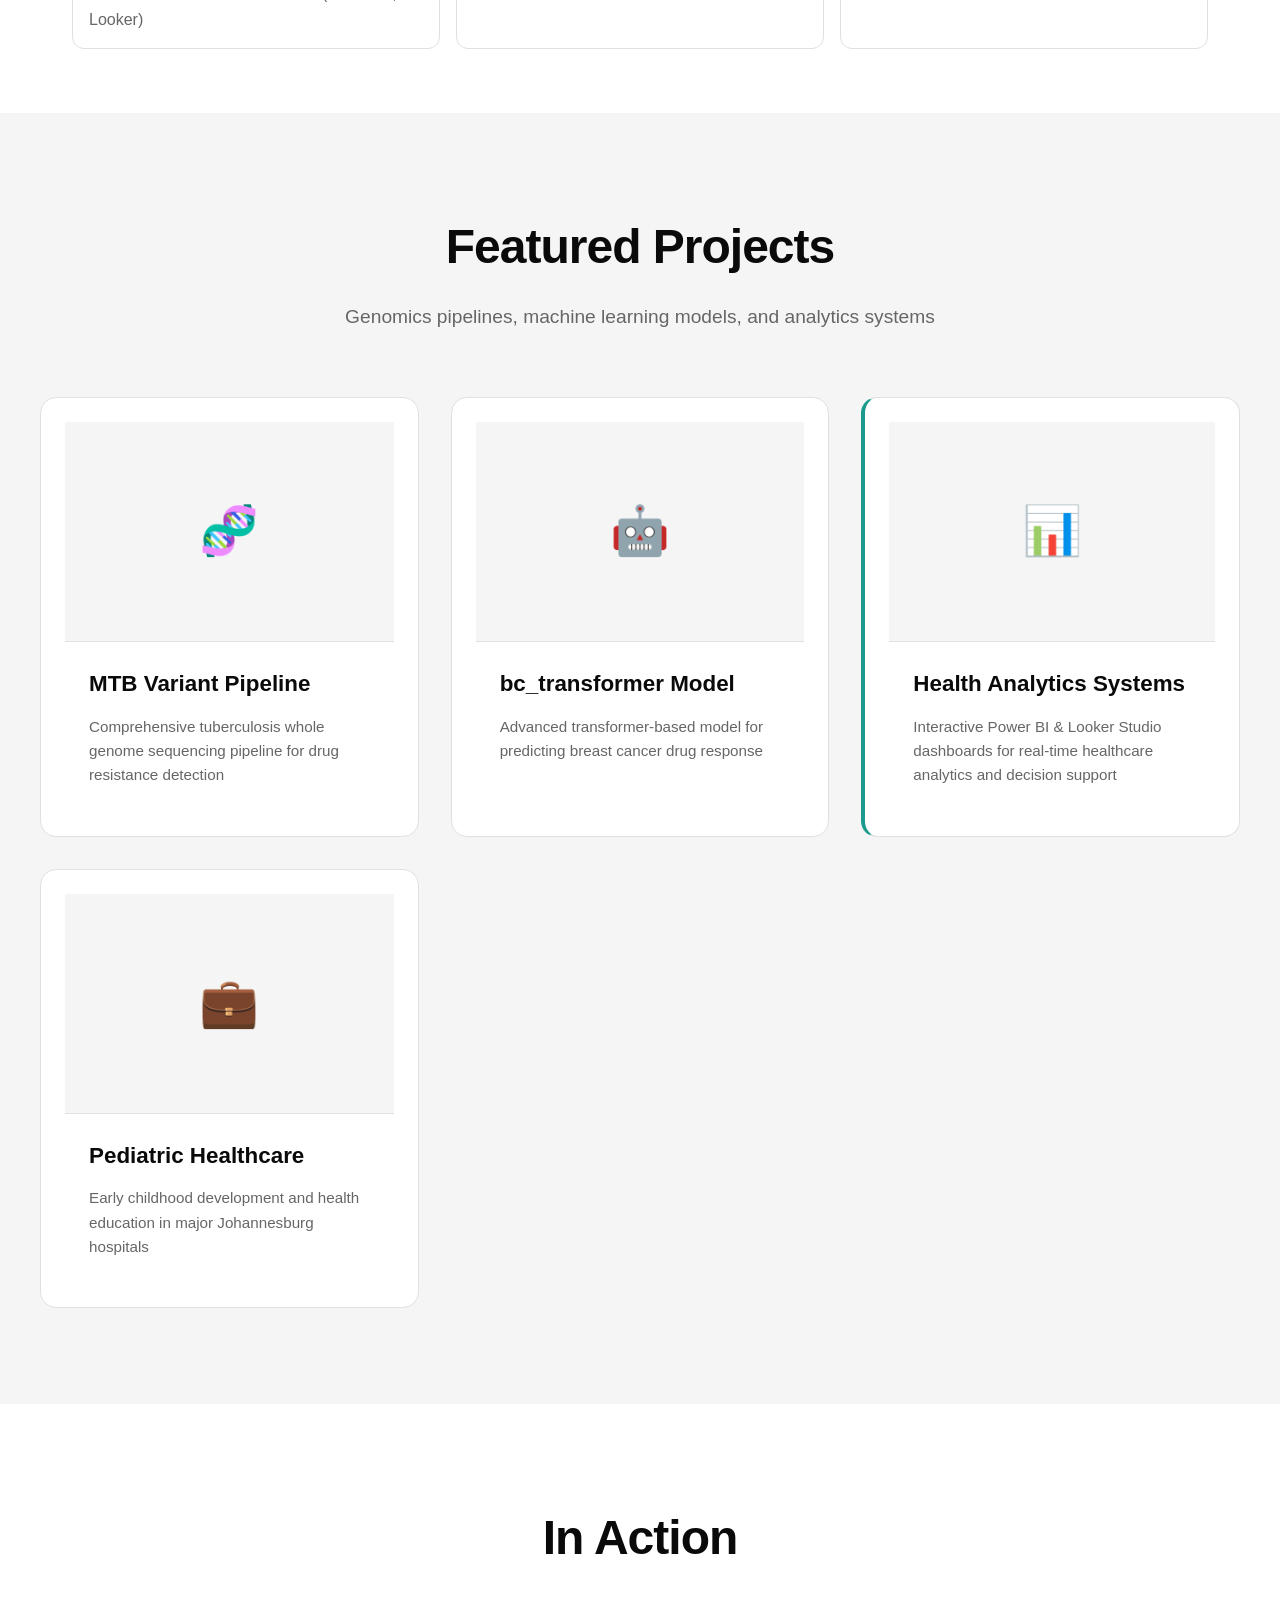
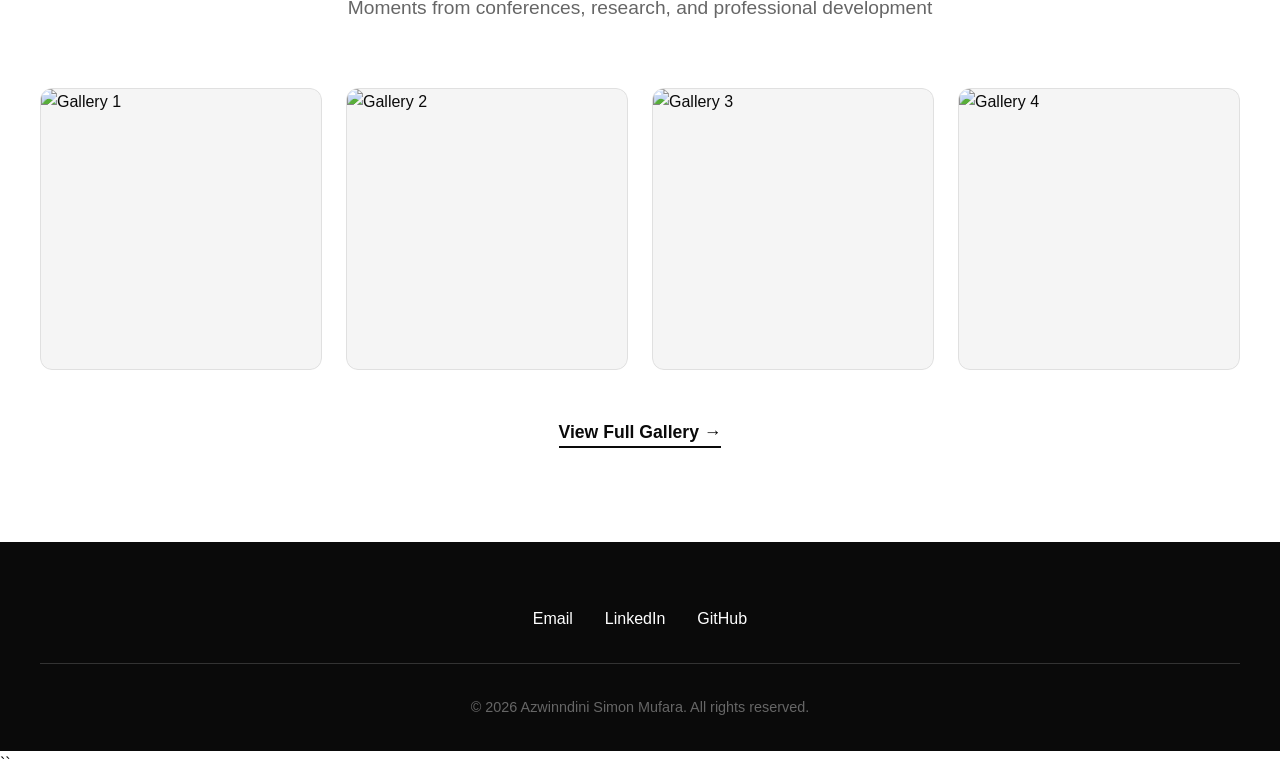
==== commit a9819e47: "Modernize: responsive nav, mobile toggle, minor CSS/JS tweaks, Skills section" ====
--- a/index.html
+++ b/index.html
@@ -19,12 +19,13 @@
   <div class="scroll-progress"></div>
   <div class="cursor-dot"></div>
   <div class="cursor-ring"></div>
-  <button class="theme-toggle" type="button" aria-label="Toggle theme">🌙 Dark</button>
+  <button id="theme-toggle" class="theme-toggle" type="button" aria-label="Toggle theme">🌙 Dark</button>
 
   <!-- Navigation -->
-  <nav>
+  <nav class="main-nav">
     <div class="nav-container">
       <div class="logo">AZWINNDINI SIMON MUFARA</div>
+      <button class="nav-toggle" aria-label="Toggle navigation">☰</button>
       <ul class="nav-links">
         <li><a href="#about">About</a></li>
         <li><a href="#projects">Projects</a></li>
@@ -68,6 +69,42 @@
       <div class="stat-item">
         <h3>5+</h3>
         <p>Analytics Solutions</p>
+      </div>
+    </div>
+  </section>
+
+  <!-- Skills & Roles (added placeholder for new skills) -->
+  <section id="skills" class="skills">
+    <div class="section-header reveal">
+      <h2>Skills & Roles</h2>
+      <p>Technical skills and roles — edit to add your latest details</p>
+    </div>
+    <div class="page-container reveal">
+      <div class="skills-grid" style="display:grid;grid-template-columns:repeat(auto-fit,minmax(220px,1fr));gap:1rem;">
+        <div style="background:var(--white);border:1px solid var(--border);padding:1rem;border-radius:12px;">
+          <h4>Technical</h4>
+          <ul style="color:var(--gray);margin-top:8px;">
+            <li>Bioinformatics pipelines (Snakemake, samtools, bcftools)</li>
+            <li>Machine learning & transformer models</li>
+            <li>Data visualization & dashboards (Power BI, Looker)</li>
+          </ul>
+        </div>
+        <div style="background:var(--white);border:1px solid var(--border);padding:1rem;border-radius:12px;">
+          <h4>Roles</h4>
+          <ul style="color:var(--gray);margin-top:8px;">
+            <li>Systems Engineer — Genomics platforms</li>
+            <li>Data Analyst / Dashboarding</li>
+            <li>Workshop Facilitator & Mentor</li>
+          </ul>
+        </div>
+        <div style="background:var(--white);border:1px solid var(--border);padding:1rem;border-radius:12px;">
+          <h4>Tools</h4>
+          <ul style="color:var(--gray);margin-top:8px;">
+            <li>Python, R, Bash</li>
+            <li>Docker, Git, CI/CD</li>
+            <li>SQL, Postgres</li>
+          </ul>
+        </div>
       </div>
     </div>
   </section>
@@ -167,6 +204,7 @@
   </a>
 
   <!-- UX script -->
+  <script src="js/scripts.js" defer></script>
   <script src="js/ux.js" defer></script>
 </body>
 </html>
--- a/css/style.css
+++ b/css/style.css
@@ -69,6 +69,36 @@
 .nav-links a.active {
   color: var(--accent);
   border-bottom: 2px solid var(--accent);
+}
+
+/* Mobile nav toggle */
+.nav-toggle {
+  display: none;
+  background: transparent;
+  border: none;
+  font-size: 1.4rem;
+  cursor: pointer;
+}
+
+@media (max-width: 880px) {
+  .nav-toggle { display: block; }
+  .nav-links {
+    position: absolute;
+    top: 64px;
+    right: 2rem;
+    background: var(--white);
+    flex-direction: column;
+    gap: 0;
+    padding: 1rem;
+    border-radius: 8px;
+    box-shadow: 0 8px 24px rgba(0,0,0,0.08);
+    display: none;
+    min-width: 180px;
+  }
+  .nav-links.open { display: flex; }
+  .nav-links li { padding: 0.6rem 0; }
+  .nav-links a { font-size: 1rem; }
+  .nav-container { padding: 0 1rem; }
 }
 
 /* Hero Section */
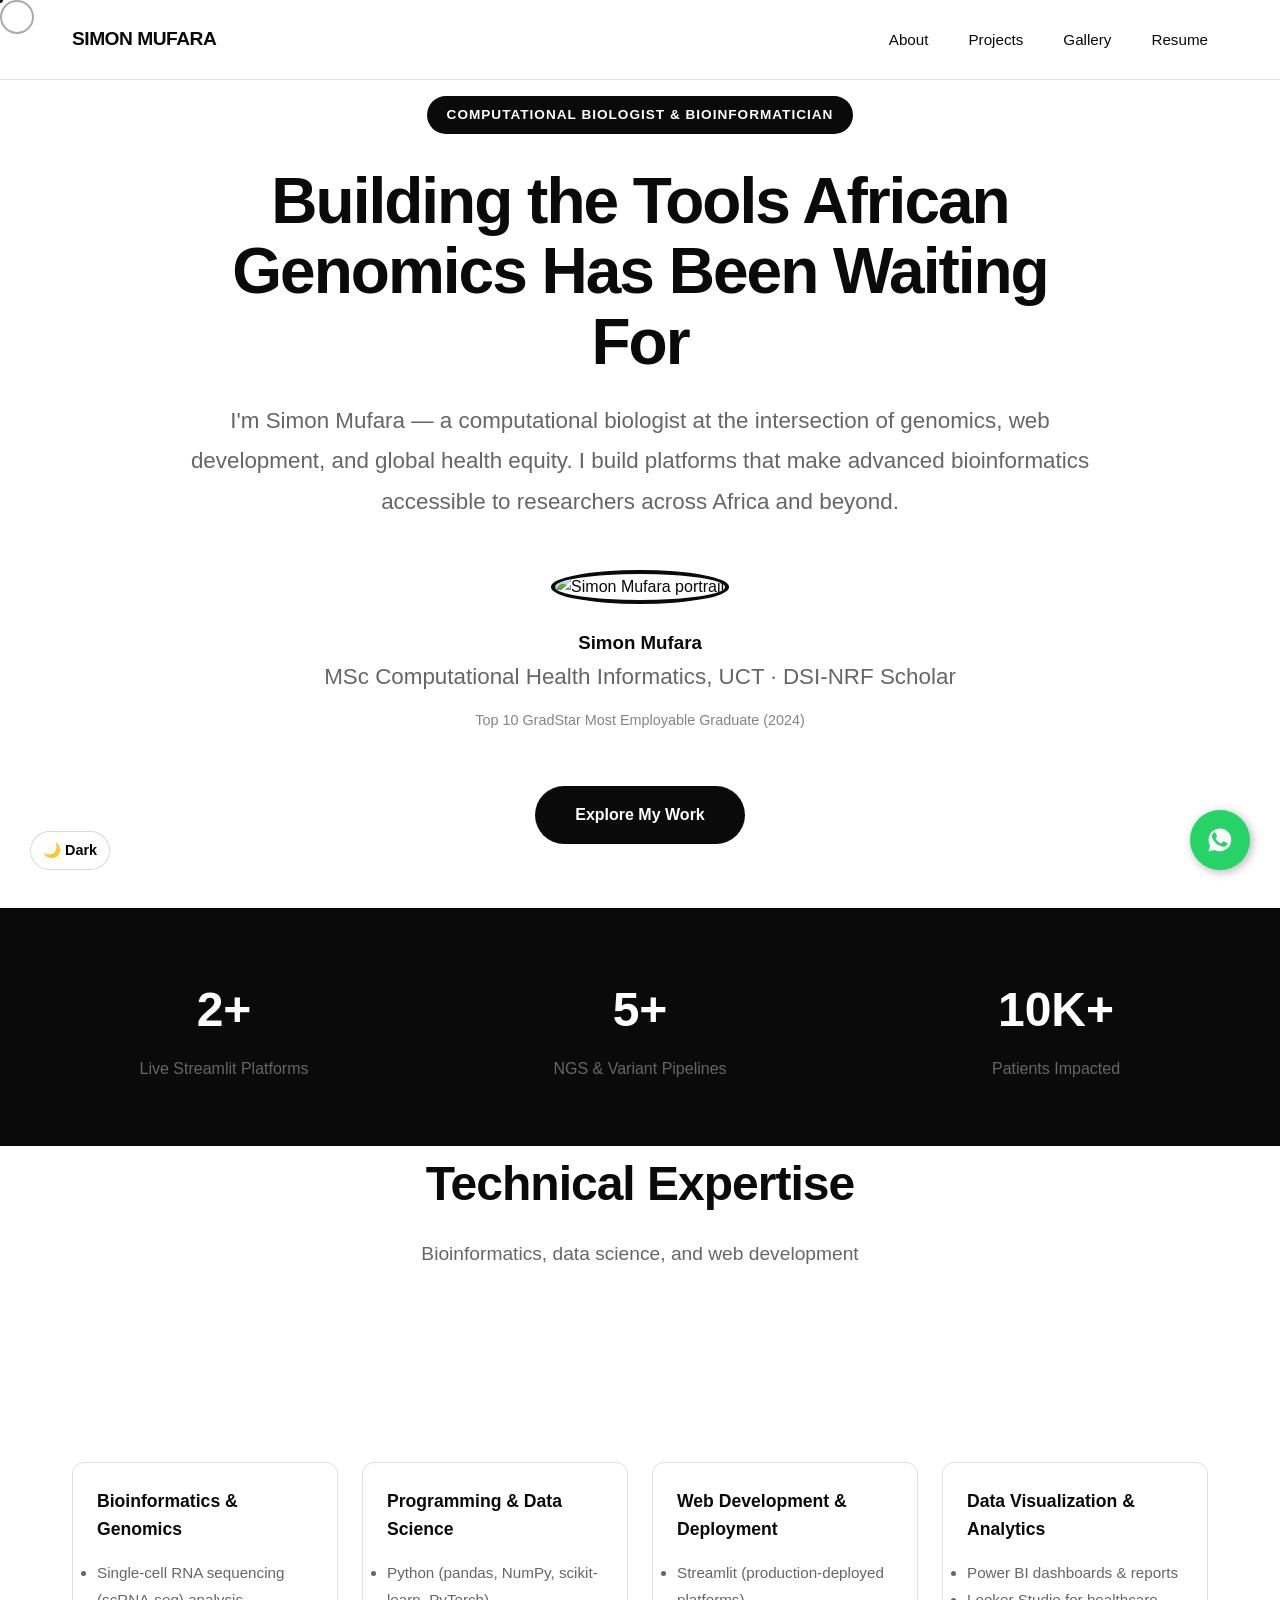
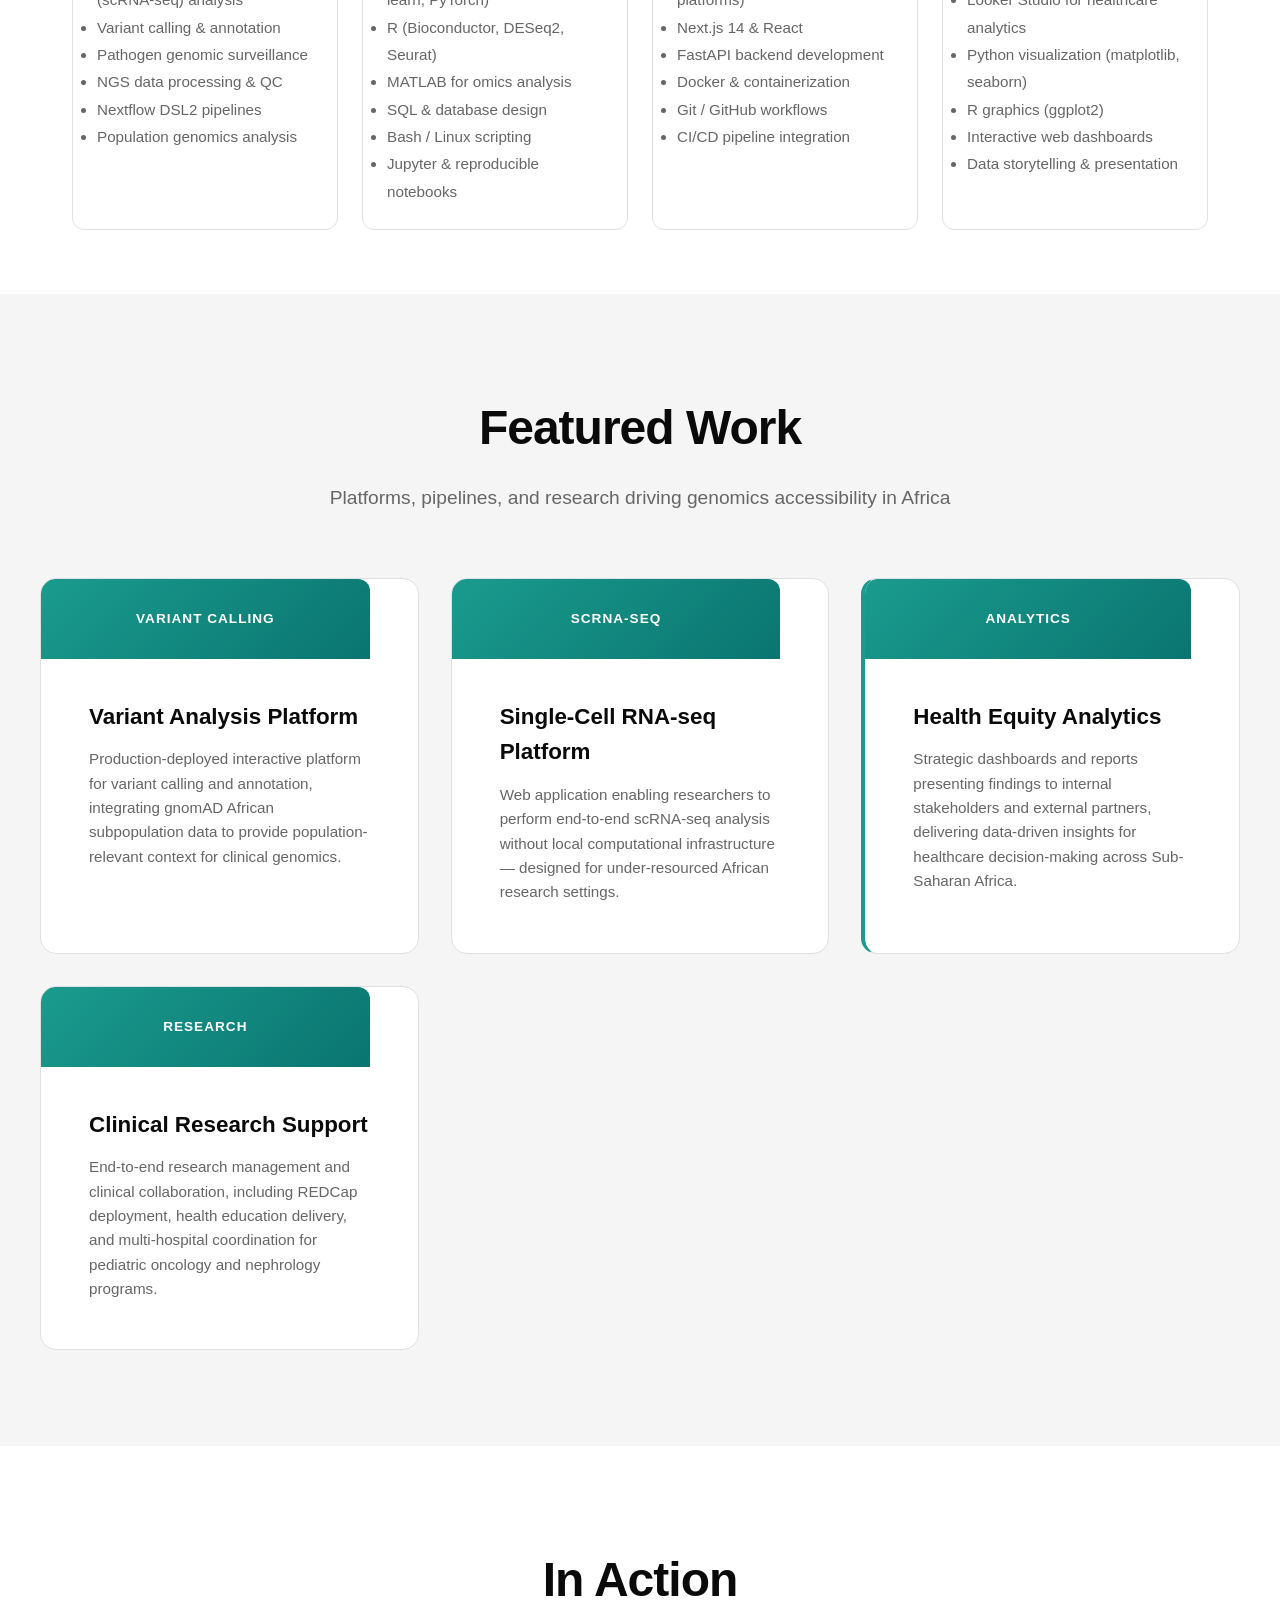
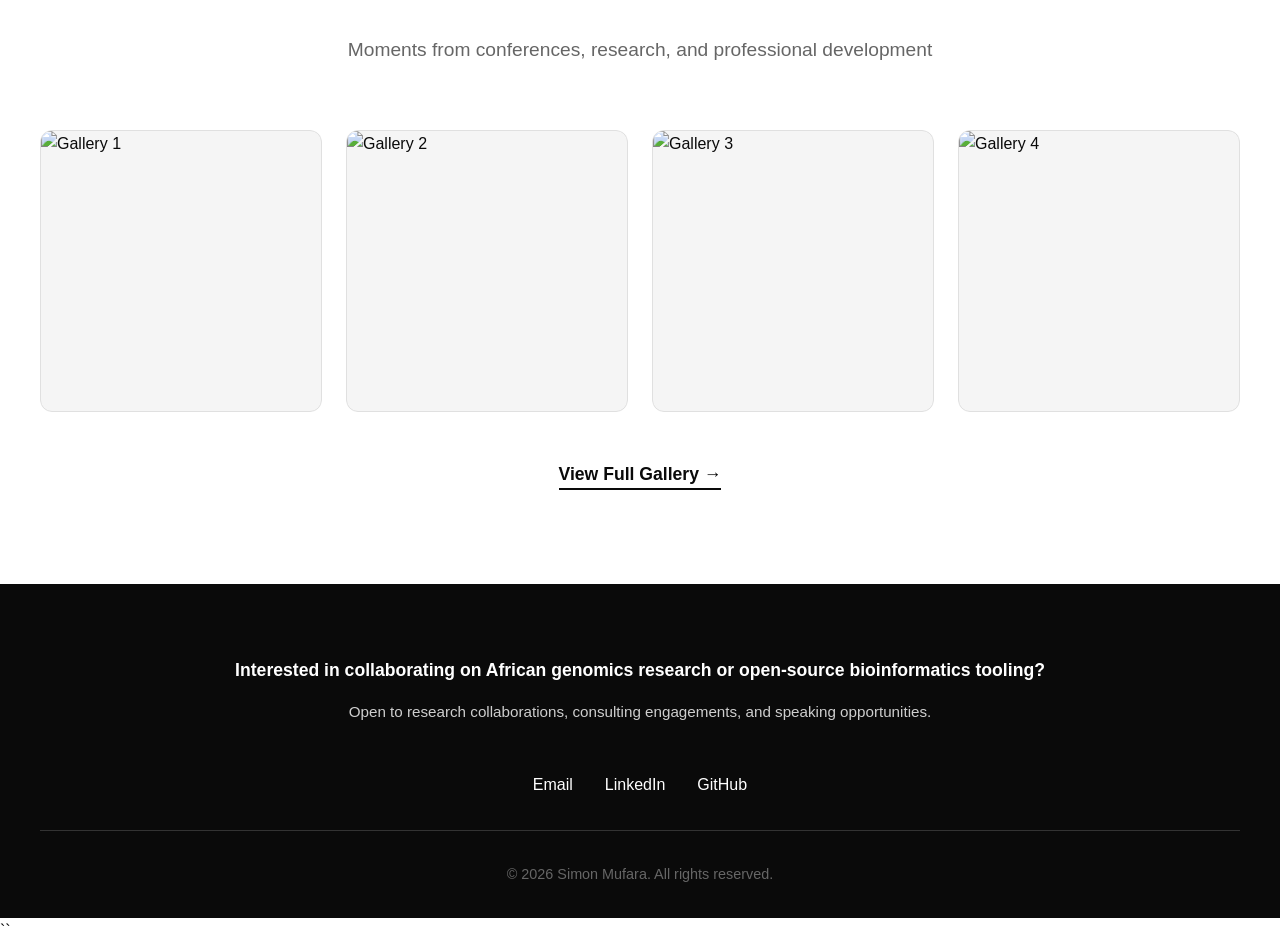
==== commit 344c9736: "Professionalize: Remove emojis, add comprehensive bio, update project cards, modernize layout - Upda" ====
--- a/index.html
+++ b/index.html
@@ -19,13 +19,13 @@
   <div class="scroll-progress"></div>
   <div class="cursor-dot"></div>
   <div class="cursor-ring"></div>
-  <button id="theme-toggle" class="theme-toggle" type="button" aria-label="Toggle theme">🌙 Dark</button>
+  <button id="theme-toggle" class="theme-toggle" type="button" aria-label="Toggle theme">Dark</button>
 
   <!-- Navigation -->
   <nav class="main-nav">
     <div class="nav-container">
-      <div class="logo">AZWINNDINI SIMON MUFARA</div>
-      <button class="nav-toggle" aria-label="Toggle navigation">☰</button>
+      <div class="logo">SIMON MUFARA</div>
+      <button class="nav-toggle" aria-label="Toggle navigation">Menu</button>
       <ul class="nav-links">
         <li><a href="#about">About</a></li>
         <li><a href="#projects">Projects</a></li>
@@ -38,16 +38,16 @@
   <!-- Hero Section -->
   <section class="hero">
     <div class="hero-content reveal">
-      <div class="hero-tag">Bioinformatics Systems Engineer</div>
-      <h1>Building Data-Driven Healthcare Systems</h1>
-      <p>Designing genomic pipelines and interactive analytics systems that improve clinical decision-making across African healthcare</p>
+      <div class="hero-tag">Computational Biologist & Bioinformatician</div>
+      <h1>Building the Tools African Genomics Has Been Waiting For</h1>
+      <p>I'm Simon Mufara — a computational biologist at the intersection of genomics, web development, and global health equity. I build platforms that make advanced bioinformatics accessible to researchers across Africa and beyond.</p>
 
       <div id="about" class="profile-section">
         <img src="assets/images/WhatsApp Image 2025-11-25 at 22.54.47.jpeg" alt="Simon Mufara portrait" class="profile-img" />
         <h3>Simon Mufara</h3>
         <p>
-          Master’s Candidate, Computational Health Informatics (UCT) <br />
-          <span style="font-size: 0.9rem; opacity: 0.8;">Bioinformatics Honours Graduate (2025)</span>
+          MSc Computational Health Informatics, UCT · DSI-NRF Scholar<br />
+          <span style="font-size: 0.9rem; opacity: 0.8;">Top 10 GradStar Most Employable Graduate (2024)</span>
         </p>
       </div>
 
@@ -59,50 +59,70 @@
   <section class="stats">
     <div class="stats-container reveal">
       <div class="stat-item">
-        <h3>3+</h3>
-        <p>Years Bioinformatics</p>
-      </div>
-      <div class="stat-item">
-        <h3>10+</h3>
-        <p>Genomic Pipelines & Dashboards</p>
+        <h3>2+</h3>
+        <p>Live Streamlit Platforms</p>
       </div>
       <div class="stat-item">
         <h3>5+</h3>
-        <p>Analytics Solutions</p>
-      </div>
-    </div>
-  </section>
-
-  <!-- Skills & Roles (added placeholder for new skills) -->
+        <p>NGS & Variant Pipelines</p>
+      </div>
+      <div class="stat-item">
+        <h3>10K+</h3>
+        <p>Patients Impacted</p>
+      </div>
+    </div>
+  </section>
+
+  <!-- Skills & Expertise -->
   <section id="skills" class="skills">
     <div class="section-header reveal">
-      <h2>Skills & Roles</h2>
-      <p>Technical skills and roles — edit to add your latest details</p>
+      <h2>Technical Expertise</h2>
+      <p>Bioinformatics, data science, and web development</p>
     </div>
     <div class="page-container reveal">
-      <div class="skills-grid" style="display:grid;grid-template-columns:repeat(auto-fit,minmax(220px,1fr));gap:1rem;">
-        <div style="background:var(--white);border:1px solid var(--border);padding:1rem;border-radius:12px;">
-          <h4>Technical</h4>
-          <ul style="color:var(--gray);margin-top:8px;">
-            <li>Bioinformatics pipelines (Snakemake, samtools, bcftools)</li>
-            <li>Machine learning & transformer models</li>
-            <li>Data visualization & dashboards (Power BI, Looker)</li>
-          </ul>
-        </div>
-        <div style="background:var(--white);border:1px solid var(--border);padding:1rem;border-radius:12px;">
-          <h4>Roles</h4>
-          <ul style="color:var(--gray);margin-top:8px;">
-            <li>Systems Engineer — Genomics platforms</li>
-            <li>Data Analyst / Dashboarding</li>
-            <li>Workshop Facilitator & Mentor</li>
-          </ul>
-        </div>
-        <div style="background:var(--white);border:1px solid var(--border);padding:1rem;border-radius:12px;">
-          <h4>Tools</h4>
-          <ul style="color:var(--gray);margin-top:8px;">
-            <li>Python, R, Bash</li>
-            <li>Docker, Git, CI/CD</li>
-            <li>SQL, Postgres</li>
+      <div class="skills-grid" style="display:grid;grid-template-columns:repeat(auto-fit,minmax(240px,1fr));gap:1.5rem;">
+        <div style="background:var(--white);border:1px solid var(--border);padding:1.5rem;border-radius:12px;">
+          <h4 style="font-size:1.1rem;margin-bottom:1rem;">Bioinformatics & Genomics</h4>
+          <ul style="color:var(--gray);margin-top:8px;line-height:1.8;font-size:0.95rem;">
+            <li>Single-cell RNA sequencing (scRNA-seq) analysis</li>
+            <li>Variant calling & annotation</li>
+            <li>Pathogen genomic surveillance</li>
+            <li>NGS data processing & QC</li>
+            <li>Nextflow DSL2 pipelines</li>
+            <li>Population genomics analysis</li>
+          </ul>
+        </div>
+        <div style="background:var(--white);border:1px solid var(--border);padding:1.5rem;border-radius:12px;">
+          <h4 style="font-size:1.1rem;margin-bottom:1rem;">Programming & Data Science</h4>
+          <ul style="color:var(--gray);margin-top:8px;line-height:1.8;font-size:0.95rem;">
+            <li>Python (pandas, NumPy, scikit-learn, PyTorch)</li>
+            <li>R (Bioconductor, DESeq2, Seurat)</li>
+            <li>MATLAB for omics analysis</li>
+            <li>SQL & database design</li>
+            <li>Bash / Linux scripting</li>
+            <li>Jupyter & reproducible notebooks</li>
+          </ul>
+        </div>
+        <div style="background:var(--white);border:1px solid var(--border);padding:1.5rem;border-radius:12px;">
+          <h4 style="font-size:1.1rem;margin-bottom:1rem;">Web Development & Deployment</h4>
+          <ul style="color:var(--gray);margin-top:8px;line-height:1.8;font-size:0.95rem;">
+            <li>Streamlit (production-deployed platforms)</li>
+            <li>Next.js 14 & React</li>
+            <li>FastAPI backend development</li>
+            <li>Docker & containerization</li>
+            <li>Git / GitHub workflows</li>
+            <li>CI/CD pipeline integration</li>
+          </ul>
+        </div>
+        <div style="background:var(--white);border:1px solid var(--border);padding:1.5rem;border-radius:12px;">
+          <h4 style="font-size:1.1rem;margin-bottom:1rem;">Data Visualization & Analytics</h4>
+          <ul style="color:var(--gray);margin-top:8px;line-height:1.8;font-size:0.95rem;">
+            <li>Power BI dashboards & reports</li>
+            <li>Looker Studio for healthcare analytics</li>
+            <li>Python visualization (matplotlib, seaborn)</li>
+            <li>R graphics (ggplot2)</li>
+            <li>Interactive web dashboards</li>
+            <li>Data storytelling & presentation</li>
           </ul>
         </div>
       </div>
@@ -112,40 +132,40 @@
   <!-- Projects Section -->
   <section id="projects" class="projects">
     <div class="section-header reveal">
-      <h2>Featured Projects</h2>
-      <p>Genomics pipelines, machine learning models, and analytics systems</p>
+      <h2>Featured Work</h2>
+      <p>Platforms, pipelines, and research driving genomics accessibility in Africa</p>
     </div>
 
     <div class="projects-grid reveal">
       <div class="project-card" onclick="location.href='projects/variant.html'">
-        <div class="project-img">🧬</div>
-        <div class="project-content">
-          <h3>MTB Variant Pipeline</h3>
-          <p>Comprehensive tuberculosis whole genome sequencing pipeline for drug resistance detection</p>
+        <div class="project-img-text">Variant Calling</div>
+        <div class="project-content">
+          <h3>Variant Analysis Platform</h3>
+          <p>Production-deployed interactive platform for variant calling and annotation, integrating gnomAD African subpopulation data to provide population-relevant context for clinical genomics.</p>
         </div>
       </div>
 
       <div class="project-card" onclick="location.href='projects/transformer.html'">
-        <div class="project-img">🤖</div>
-        <div class="project-content">
-          <h3>bc_transformer Model</h3>
-          <p>Advanced transformer-based model for predicting breast cancer drug response</p>
+        <div class="project-img-text">scRNA-seq</div>
+        <div class="project-content">
+          <h3>Single-Cell RNA-seq Platform</h3>
+          <p>Web application enabling researchers to perform end-to-end scRNA-seq analysis without local computational infrastructure — designed for under-resourced African research settings.</p>
         </div>
       </div>
 
       <div class="project-card featured" onclick="location.href='projects/equity.html'">
-        <div class="project-img">📊</div>
-        <div class="project-content">
-          <h3>Health Analytics Systems</h3>
-          <p>Interactive Power BI & Looker Studio dashboards for real-time healthcare analytics and decision support</p>
+        <div class="project-img-text">Analytics</div>
+        <div class="project-content">
+          <h3>Health Equity Analytics</h3>
+          <p>Strategic dashboards and reports presenting findings to internal stakeholders and external partners, delivering data-driven insights for healthcare decision-making across Sub-Saharan Africa.</p>
         </div>
       </div>
 
       <div class="project-card" onclick="location.href='projects/pediatric.html'">
-        <div class="project-img">💼</div>
-        <div class="project-content">
-          <h3>Pediatric Healthcare</h3>
-          <p>Early childhood development and health education in major Johannesburg hospitals</p>
+        <div class="project-img-text">Research</div>
+        <div class="project-content">
+          <h3>Clinical Research Support</h3>
+          <p>End-to-end research management and clinical collaboration, including REDCap deployment, health education delivery, and multi-hospital coordination for pediatric oncology and nephrology programs.</p>
         </div>
       </div>
     </div>
@@ -181,22 +201,27 @@
   <!-- Footer -->
   <footer>
     <div class="footer-content">
+      <div class="footer-cta">
+        <p>Interested in collaborating on African genomics research or open-source bioinformatics tooling?</p>
+        <p style="opacity: 0.8; font-size: 0.95rem;">Open to research collaborations, consulting engagements, and speaking opportunities.</p>
+      </div>
       <div class="social-links">
-        <a href="mailto:your.email@example.com">Email</a>
-        <a href="https://linkedin.com/in/yourprofile" target="_blank" rel="noopener noreferrer">LinkedIn</a>
-        <a href="https://github.com/yourprofile" target="_blank" rel="noopener noreferrer">GitHub</a>
+        <a href="mailto:simon.mufara1@gmail.com">Email</a>
+        <a href="https://linkedin.com/in/simon-mufara" target="_blank" rel="noopener noreferrer">LinkedIn</a>
+        <a href="https://github.com/simon-mufara" target="_blank" rel="noopener noreferrer">GitHub</a>
       </div>
       <div class="copyright">
-        © 2026 Azwinndini Simon Mufara. All rights reserved.
+        © 2026 Simon Mufara. All rights reserved.
       </div>
     </div>
   </footer>
 
-  <!-- WhatsApp Floating Button -->
+  <!-- Contact CTA -->
   <a href="https://wa.me/27620552382?text=Hi%20Simon,%20I%20found%20your%20portfolio%20and%20would%20like%20to%20connect!"
      class="whatsapp-float"
      target="_blank"
      rel="noopener noreferrer"
+     title="Message Simon on WhatsApp"
      aria-label="Chat on WhatsApp">
     <svg width="40" height="40" viewBox="0 0 40 40" fill="white" aria-hidden="true">
       <path d="M20.1 8.6c-6.3 0-11.5 5.1-11.5 11.5 0 2 .5 3.9 1.5 5.5l-1.6 5.9 6-1.6c1.6.9 3.4 1.4 5.3 1.4 6.3 0 11.5-5.1 11.5-11.5-.1-6.3-5.2-11.2-11.2-11.2zm6.6 16.5c-.3.8-1.5 1.5-2.5 1.7-.7.1-1.5.2-4.4-1-3.7-1.5-6.1-5.2-6.3-5.5-.2-.3-1.6-2.1-1.6-4s1-2.8 1.4-3.2c.3-.4.7-.5 1-.5.2 0 .5 0 .7.1.2.1.5.1.8.7.3.7 1 2.5 1.1 2.7.1.2.2.4.0.7-.1.3-.2.4-.4.6-.2.2-.4.5-.6.6-.2.2-.4.4-.2.8.2.4 1 1.6 2.1 2.6 1.5 1.3 2.7 1.7 3.1 1.9.4.2.6.1.8-.1.2-.2 1-1.2 1.3-1.6.3-.4.5-.3.9-.2.4.1 2.4 1.1 2.8 1.3.4.2.7.3.8.5.1.3.1 1.5-.2 2.3z"/>
--- a/css/style.css
+++ b/css/style.css
@@ -301,6 +301,22 @@
   border-bottom: 1px solid var(--border);
 }
 
+.project-img-text {
+  width: 100%;
+  height: 80px;
+  background: linear-gradient(135deg, var(--accent), #0a7570);
+  display: flex;
+  align-items: center;
+  justify-content: center;
+  font-size: 0.85rem;
+  font-weight: 600;
+  color: var(--white);
+  text-transform: uppercase;
+  letter-spacing: 1px;
+  border-radius: 12px 12px 0 0;
+  margin: -1.5rem -1.5rem 1rem -1.5rem;
+}
+
 .project-content {
   padding: 1.5rem;
 }
@@ -541,6 +557,22 @@
   margin: 0 auto;
 }
 
+.footer-cta {
+  margin-bottom: 3rem;
+  padding: 0 1rem;
+}
+
+.footer-cta p {
+  margin: 0.5rem 0;
+  font-size: 1rem;
+}
+
+.footer-cta p:first-child {
+  font-weight: 600;
+  font-size: 1.1rem;
+  margin-bottom: 1rem;
+}
+
 .social-links {
   display: flex;
   justify-content: center;
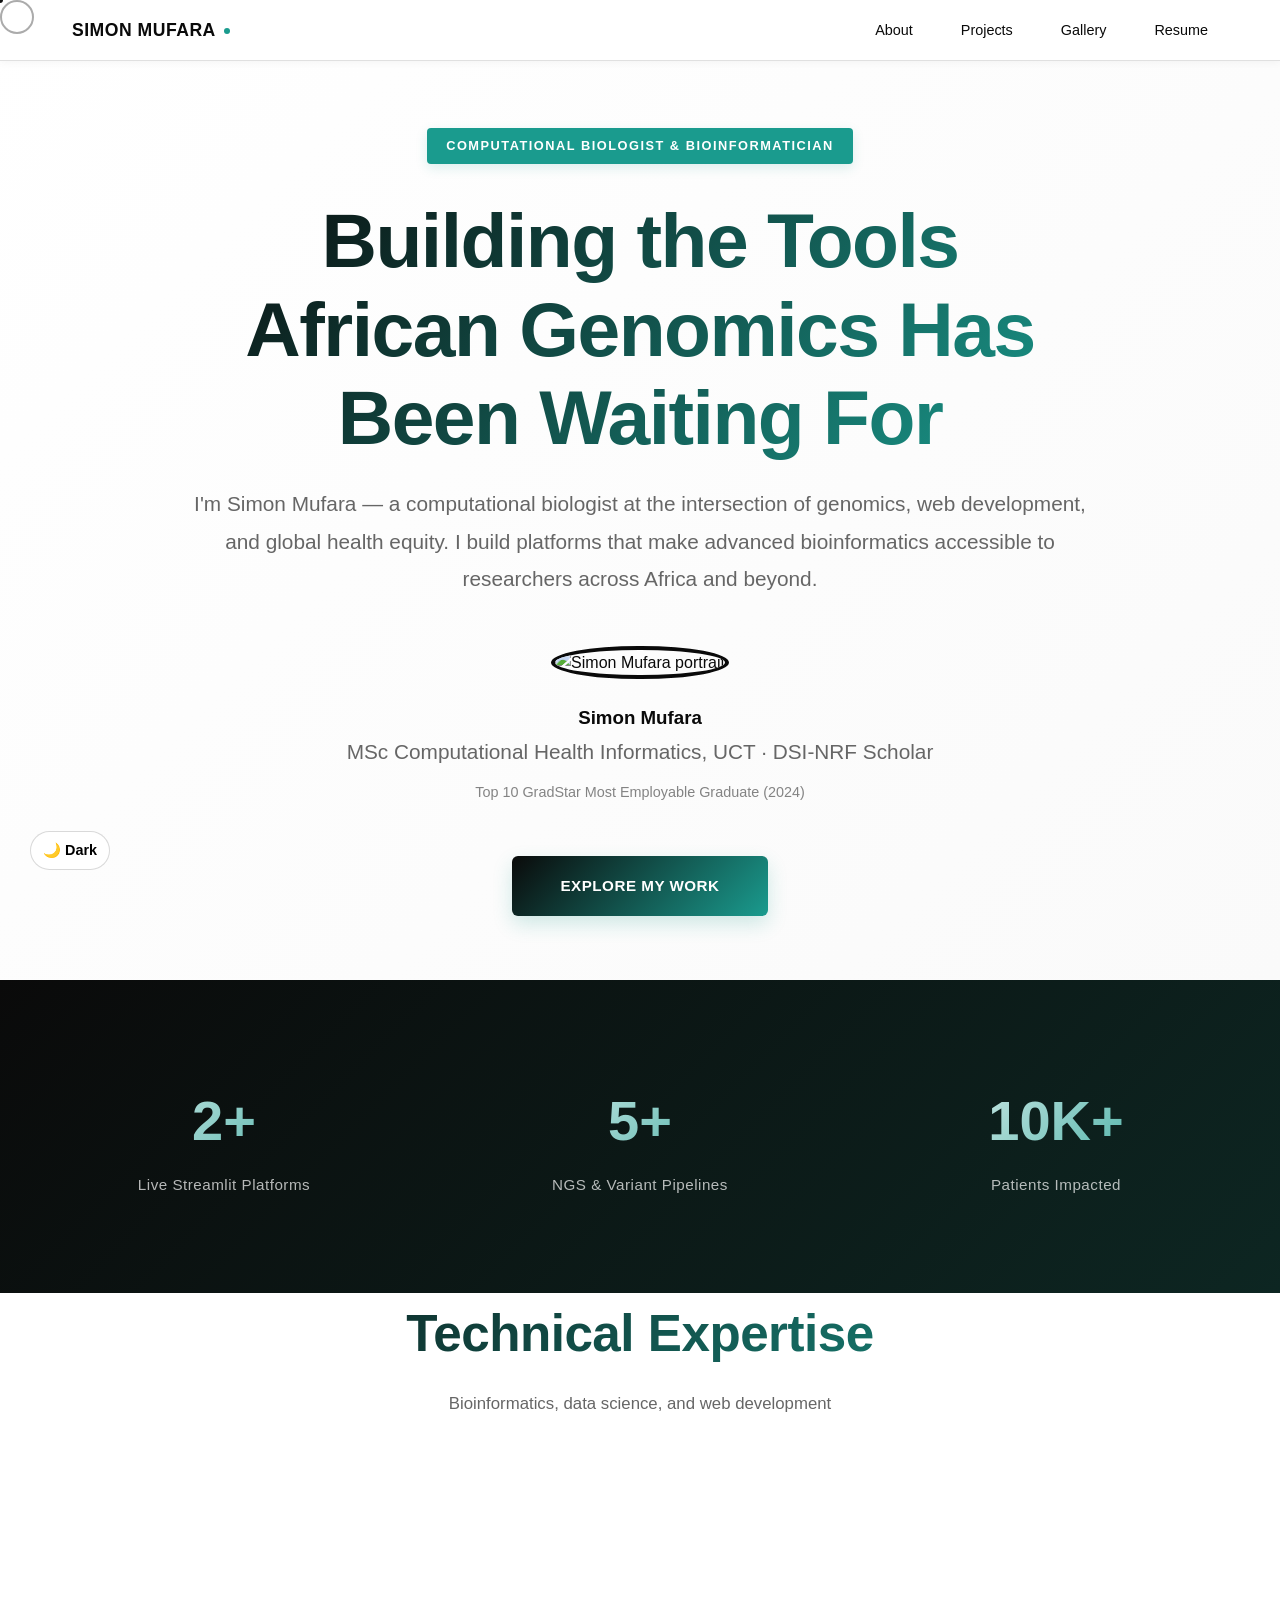
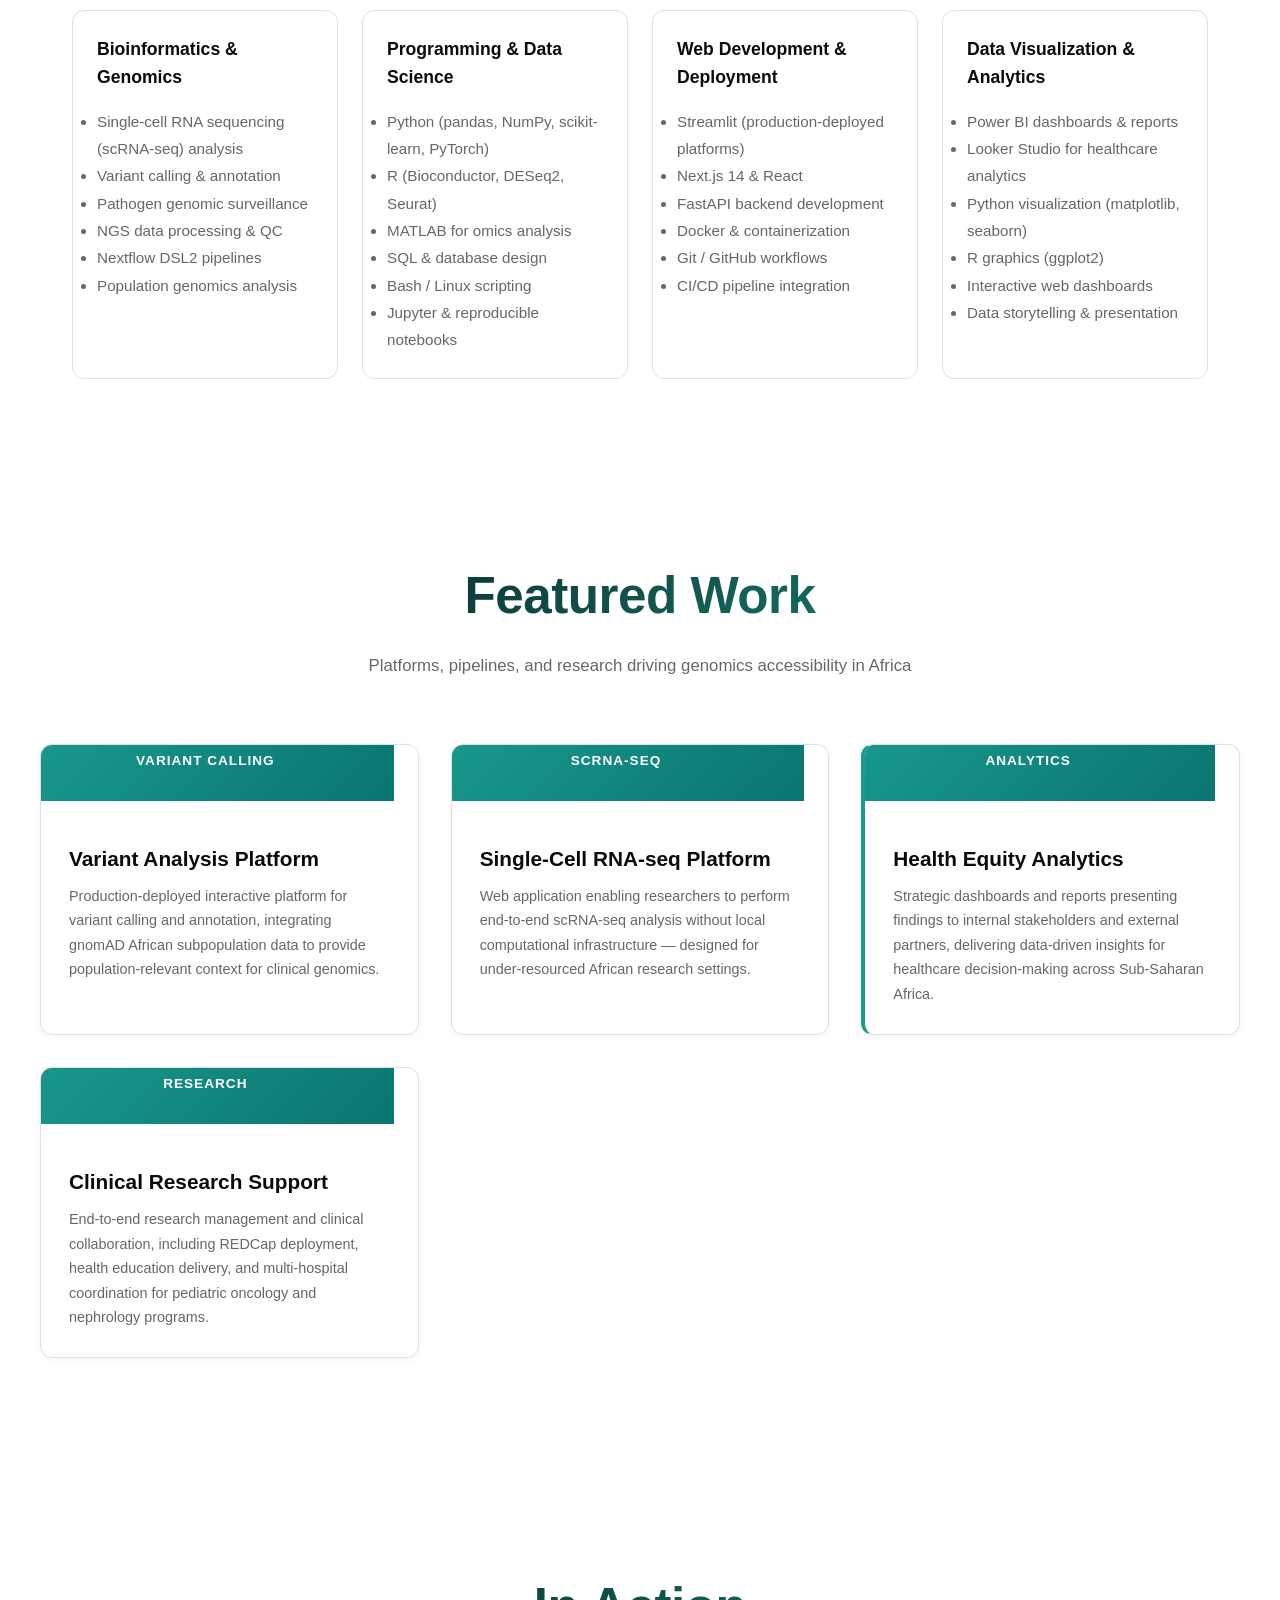
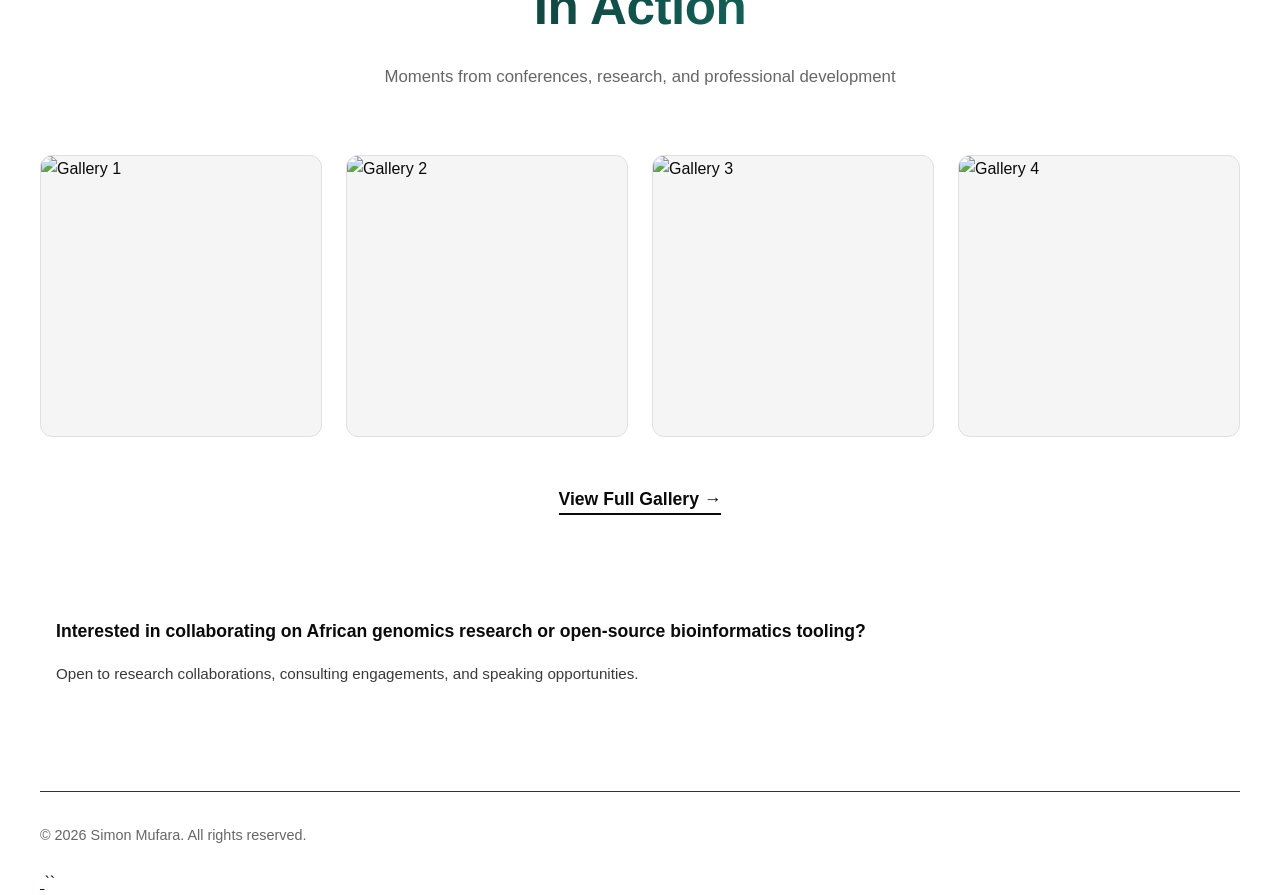
==== commit 1e7abe7a: "Major Design Overhaul: Premium Navigation & Visual Polish Navigation Improvements: - Redesigned nav " ====
--- a/index.html
+++ b/index.html
@@ -5,13 +5,8 @@
   <meta name="viewport" content="width=device-width, initial-scale=1.0"/>
   <title>Simon Mufara — Bioinformatics &amp; ML</title>
 
-  <!-- Base/global styles (your existing site-wide rules) -->
+  <!-- All Styles -->
   <link rel="stylesheet" href="css/style.css" />
-
-  <!-- Page-specific styles for index (moved from old <style> block) -->
-  <link rel="stylesheet" href="css/index.css" />
-
-  <!-- UX layer (progress bar, cursor, reveal, theme toggle) -->
   <link rel="stylesheet" href="css/ux.css" />
 </head>
 <body>
--- a/css/style.css
+++ b/css/style.css
@@ -28,11 +28,12 @@
   position: fixed;
   top: 0;
   width: 100%;
-  background: rgba(255, 255, 255, 0.95);
-  backdrop-filter: blur(10px);
+  background: rgba(255, 255, 255, 0.98);
+  backdrop-filter: blur(12px);
   border-bottom: 1px solid var(--border);
   z-index: 1000;
-  padding: 1.5rem 0;
+  padding: 1rem 0;
+  box-shadow: 0 2px 8px rgba(0, 0, 0, 0.04);
 }
 
 .nav-container {
@@ -42,33 +43,70 @@
   display: flex;
   justify-content: space-between;
   align-items: center;
+  position: relative;
 }
 
 .logo {
-  font-size: 1.2rem;
-  font-weight: 700;
-  letter-spacing: -0.5px;
+  font-size: 1.1rem;
+  font-weight: 800;
+  letter-spacing: 0.5px;
+  color: var(--black);
+  text-transform: uppercase;
+  flex-shrink: 0;
+}
+
+.logo::after {
+  content: '';
+  display: inline-block;
+  width: 6px;
+  height: 6px;
+  background: var(--accent);
+  border-radius: 50%;
+  margin-left: 0.5rem;
+  vertical-align: middle;
 }
 
 .nav-links {
   display: flex;
-  gap: 2rem;
+  gap: 3rem;
   list-style: none;
+  margin: 0;
+  padding: 0;
+}
+
+.nav-links li {
+  display: list-item;
 }
 
 .nav-links a {
   text-decoration: none;
   color: var(--black);
   font-weight: 500;
-  font-size: 0.95rem;
-  transition: opacity 0.3s, color 0.3s;
-  padding-bottom: 2px;
+  font-size: 0.9rem;
+  transition: all 0.3s ease;
+  position: relative;
+  padding: 0.25rem 0;
+}
+
+.nav-links a::after {
+  content: '';
+  position: absolute;
+  bottom: -4px;
+  left: 0;
+  width: 0;
+  height: 2px;
+  background: var(--accent);
+  transition: width 0.3s ease;
+}
+
+.nav-links a:hover::after,
+.nav-links a.active::after {
+  width: 100%;
 }
 
 .nav-links a:hover,
 .nav-links a.active {
   color: var(--accent);
-  border-bottom: 2px solid var(--accent);
 }
 
 /* Mobile nav toggle */
@@ -76,29 +114,79 @@
   display: none;
   background: transparent;
   border: none;
-  font-size: 1.4rem;
+  font-size: 1.3rem;
   cursor: pointer;
+  padding: 0.5rem;
+  color: var(--black);
+  font-weight: 600;
+  text-transform: uppercase;
+  font-size: 0.85rem;
+  letter-spacing: 0.5px;
+  transition: all 0.3s ease;
+}
+
+.nav-toggle:hover {
+  color: var(--accent);
 }
 
 @media (max-width: 880px) {
-  .nav-toggle { display: block; }
+  .nav-container {
+    flex-wrap: wrap;
+  }
+  
+  .nav-toggle { 
+    display: block;
+    order: 2;
+  }
+  
+  .logo {
+    order: 1;
+    font-size: 1rem;
+  }
+  
   .nav-links {
-    position: absolute;
-    top: 64px;
-    right: 2rem;
-    background: var(--white);
+    order: 3;
+    width: 100%;
     flex-direction: column;
     gap: 0;
-    padding: 1rem;
-    border-radius: 8px;
-    box-shadow: 0 8px 24px rgba(0,0,0,0.08);
+    padding: 1.5rem 0;
+    margin-top: 1rem;
+    border-top: 1px solid var(--border);
+    max-height: 0;
+    overflow: hidden;
+    transition: max-height 0.3s ease;
+  }
+  
+  .nav-links.open { 
+    max-height: 300px;
+  }
+  
+  .nav-links li { 
+    padding: 0.75rem 0;
+  }
+  
+  .nav-links a { 
+    font-size: 0.95rem;
+    font-weight: 500;
+  }
+  
+  .nav-links a::after {
     display: none;
-    min-width: 180px;
-  }
-  .nav-links.open { display: flex; }
-  .nav-links li { padding: 0.6rem 0; }
-  .nav-links a { font-size: 1rem; }
-  .nav-container { padding: 0 1rem; }
+  }
+  
+  .nav-links a.active {
+    padding-left: 1rem;
+    border-left: 3px solid var(--accent);
+    margin-left: -1rem;
+  }
+  
+  .nav-container { 
+    padding: 0 1.5rem;
+  }
+  
+  .main-nav {
+    padding: 0.75rem 0;
+  }
 }
 
 /* Hero Section */
@@ -108,8 +196,9 @@
   align-items: center;
   justify-content: center;
   text-align: center;
-  padding: 6rem 2rem 4rem;
-  background: var(--white);
+  padding: 8rem 2rem 4rem;
+  background: linear-gradient(135deg, var(--white) 0%, #fafafa 100%);
+  position: relative;
 }
 
 .hero-content {
@@ -119,29 +208,35 @@
 .hero-tag {
   display: inline-block;
   padding: 0.5rem 1.2rem;
-  background: var(--black);
+  background: var(--accent);
   color: var(--white);
-  font-size: 0.85rem;
-  font-weight: 600;
-  letter-spacing: 1px;
+  font-size: 0.8rem;
+  font-weight: 700;
+  letter-spacing: 1.5px;
   text-transform: uppercase;
   margin-bottom: 2rem;
-  border-radius: 50px;
+  border-radius: 4px;
+  box-shadow: 0 4px 12px rgba(26, 155, 142, 0.15);
 }
 
 .hero h1 {
-  font-size: clamp(2.5rem, 5vw, 4.5rem);
-  font-weight: 800;
-  line-height: 1.1;
+  font-size: clamp(2.8rem, 6vw, 4.8rem);
+  font-weight: 900;
+  line-height: 1.15;
   margin-bottom: 1.5rem;
-  letter-spacing: -2px;
+  letter-spacing: -1.5px;
+  background: linear-gradient(135deg, var(--black) 0%, var(--accent) 100%);
+  -webkit-background-clip: text;
+  -webkit-text-fill-color: transparent;
+  background-clip: text;
 }
 
 .hero p {
-  font-size: clamp(1.1rem, 2vw, 1.4rem);
+  font-size: clamp(1.05rem, 2vw, 1.3rem);
   color: var(--gray);
   margin-bottom: 3rem;
   line-height: 1.8;
+  font-weight: 400;
 }
 
 .profile-section {
@@ -159,27 +254,29 @@
 
 .cta-button {
   display: inline-block;
-  padding: 1rem 2.5rem;
-  background: var(--black);
+  padding: 1.1rem 3rem;
+  background: linear-gradient(135deg, var(--black) 0%, var(--accent) 100%);
   color: var(--white);
   text-decoration: none;
-  font-weight: 600;
-  font-size: 1rem;
-  border-radius: 50px;
-  transition: transform 0.3s, box-shadow 0.3s, background-color 0.3s;
+  font-weight: 700;
+  font-size: 0.95rem;
+  border-radius: 6px;
+  transition: all 0.3s ease;
+  box-shadow: 0 8px 20px rgba(26, 155, 142, 0.2);
+  text-transform: uppercase;
+  letter-spacing: 0.5px;
 }
 
 .cta-button:hover {
-  transform: translateY(-2px);
-  box-shadow: 0 10px 30px rgba(0,0,0,0.2);
-  background-color: var(--accent);
+  transform: translateY(-3px);
+  box-shadow: 0 12px 32px rgba(26, 155, 142, 0.3);
 }
 
 /* Stats Section */
 .stats {
-  background: var(--black);
+  background: linear-gradient(135deg, var(--black) 0%, #0d2622 100%);
   color: var(--white);
-  padding: 4rem 2rem;
+  padding: 6rem 2rem;
 }
 
 .stats-container {
@@ -192,15 +289,20 @@
 }
 
 .stat-item h3 {
-  font-size: 3rem;
-  font-weight: 800;
+  font-size: 3.5rem;
+  font-weight: 900;
   margin-bottom: 0.5rem;
+  background: linear-gradient(135deg, var(--white) 0%, var(--accent) 100%);
+  -webkit-background-clip: text;
+  -webkit-text-fill-color: transparent;
+  background-clip: text;
 }
 
 .stat-item p {
-  font-size: 1rem;
-  color: var(--gray);
+  font-size: 0.95rem;
+  color: rgba(255, 255, 255, 0.7);
   font-weight: 500;
+  letter-spacing: 0.5px;
 }
 
 /* Page Container */
@@ -218,21 +320,26 @@
 }
 
 .section-header h2 {
-  font-size: clamp(2rem, 4vw, 3rem);
-  font-weight: 800;
+  font-size: clamp(2rem, 4vw, 3.2rem);
+  font-weight: 900;
   margin-bottom: 1rem;
-  letter-spacing: -1px;
+  letter-spacing: -0.5px;
+  background: linear-gradient(135deg, var(--black) 0%, var(--accent) 100%);
+  -webkit-background-clip: text;
+  -webkit-text-fill-color: transparent;
+  background-clip: text;
 }
 
 .section-header p {
-  font-size: 1.2rem;
+  font-size: 1.05rem;
   color: var(--gray);
+  font-weight: 500;
 }
 
 /* Projects Section */
 .projects {
-  padding: 6rem 2rem;
-  background: var(--light-gray);
+  padding: 7rem 2rem;
+  background: var(--white);
 }
 
 .projects-grid {
@@ -246,16 +353,18 @@
 .project-card {
   background: var(--white);
   border: 1px solid var(--border);
-  border-radius: 16px;
+  border-radius: 12px;
   overflow: hidden;
-  transition: transform 0.3s, box-shadow 0.3s, border-color 0.3s;
+  transition: all 0.3s ease;
   cursor: pointer;
-  padding: 1.5rem;
+  padding: 0;
+  box-shadow: 0 2px 8px rgba(0,0,0,0.04);
 }
 
 .project-card:hover {
-  transform: translateY(-8px);
-  box-shadow: 0 20px 40px rgba(0,0,0,0.1);
+  transform: translateY(-6px);
+  box-shadow: 0 16px 40px rgba(0,0,0,0.1);
+  border-color: var(--accent);
 }
 
 .project-card.featured {
@@ -318,19 +427,20 @@
 }
 
 .project-content {
-  padding: 1.5rem;
+  padding: 1.75rem;
 }
 
 .project-content h3 {
-  font-size: 1.4rem;
-  font-weight: 700;
-  margin-bottom: 0.8rem;
+  font-size: 1.3rem;
+  font-weight: 800;
+  margin-bottom: 0.75rem;
+  line-height: 1.3;
 }
 
 .project-content p {
   color: var(--gray);
-  font-size: 0.95rem;
-  line-height: 1.6;
+  font-size: 0.9rem;
+  line-height: 1.7;
 }
 
 /* Reveal animation for JS */
@@ -355,23 +465,8 @@
   max-width: 1200px;
   margin: 3rem auto;
   display: grid;
-  grid-template-columns: repeat(auto-fit, minmax(250px, 1fr));
+  grid-template-columns: repeat(auto-fit, minmax(260px, 1fr));
   gap: 1.5rem;
-}
-
-.gallery-grid img {
-  width: 100%;
-  height: 250px;
-  object-fit: cover;
-  border-radius: 12px;
-  cursor: pointer;
-  transition: transform 0.5s, box-shadow 0.3s;
-  border: 1px solid var(--border);
-}
-
-.gallery-grid img:hover {
-  transform: scale(1.05);
-  box-shadow: 0 10px 30px rgba(0,0,0,0.2);
 }
 
 .gallery-item {
@@ -380,17 +475,25 @@
   border-radius: 12px;
   overflow: hidden;
   cursor: pointer;
+  border: 1px solid var(--border);
+  transition: all 0.3s ease;
+}
+
+.gallery-item:hover {
+  transform: translateY(-4px);
+  box-shadow: 0 12px 32px rgba(0,0,0,0.12);
+  border-color: var(--accent);
 }
 
 .gallery-item img {
   width: 100%;
   height: 100%;
   object-fit: cover;
-  transition: transform 0.5s;
+  transition: transform 0.4s ease;
 }
 
 .gallery-item:hover img {
-  transform: scale(1.1);
+  transform: scale(1.08);
 }
 
 .view-all {
